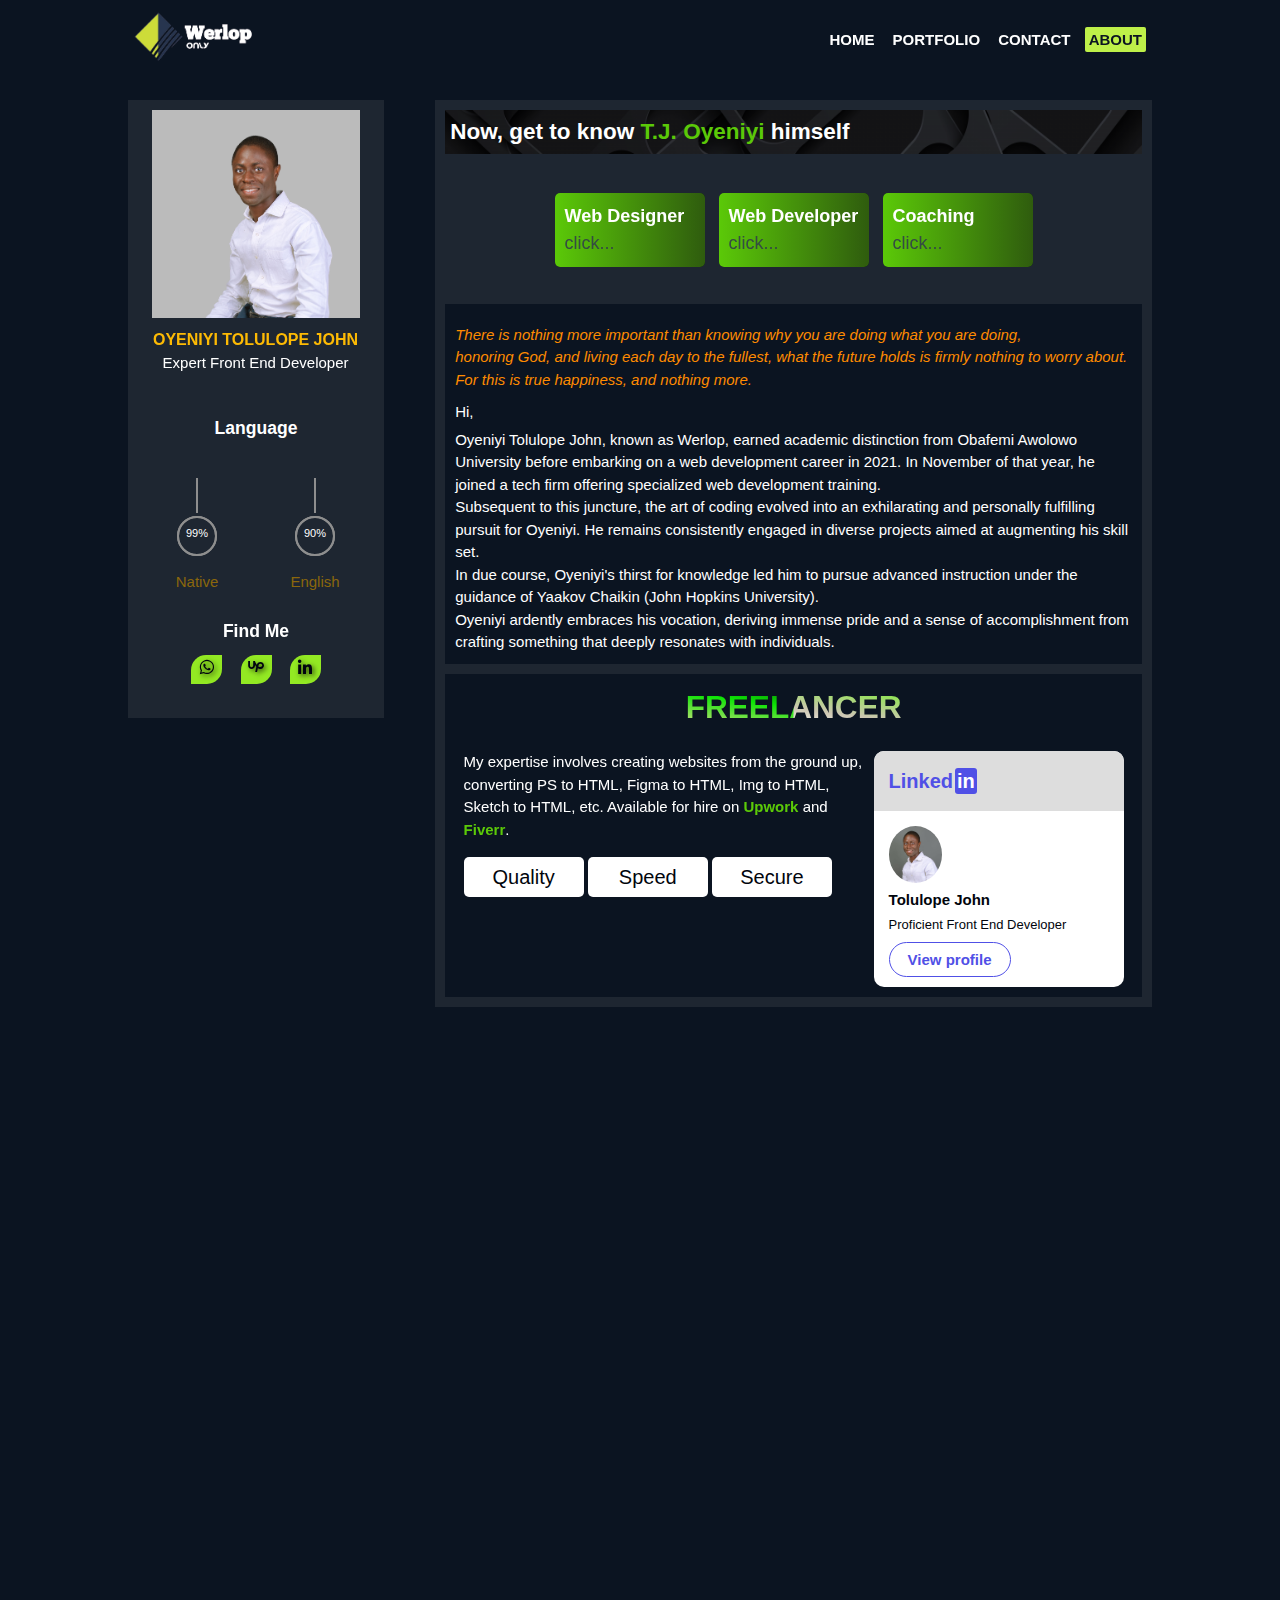
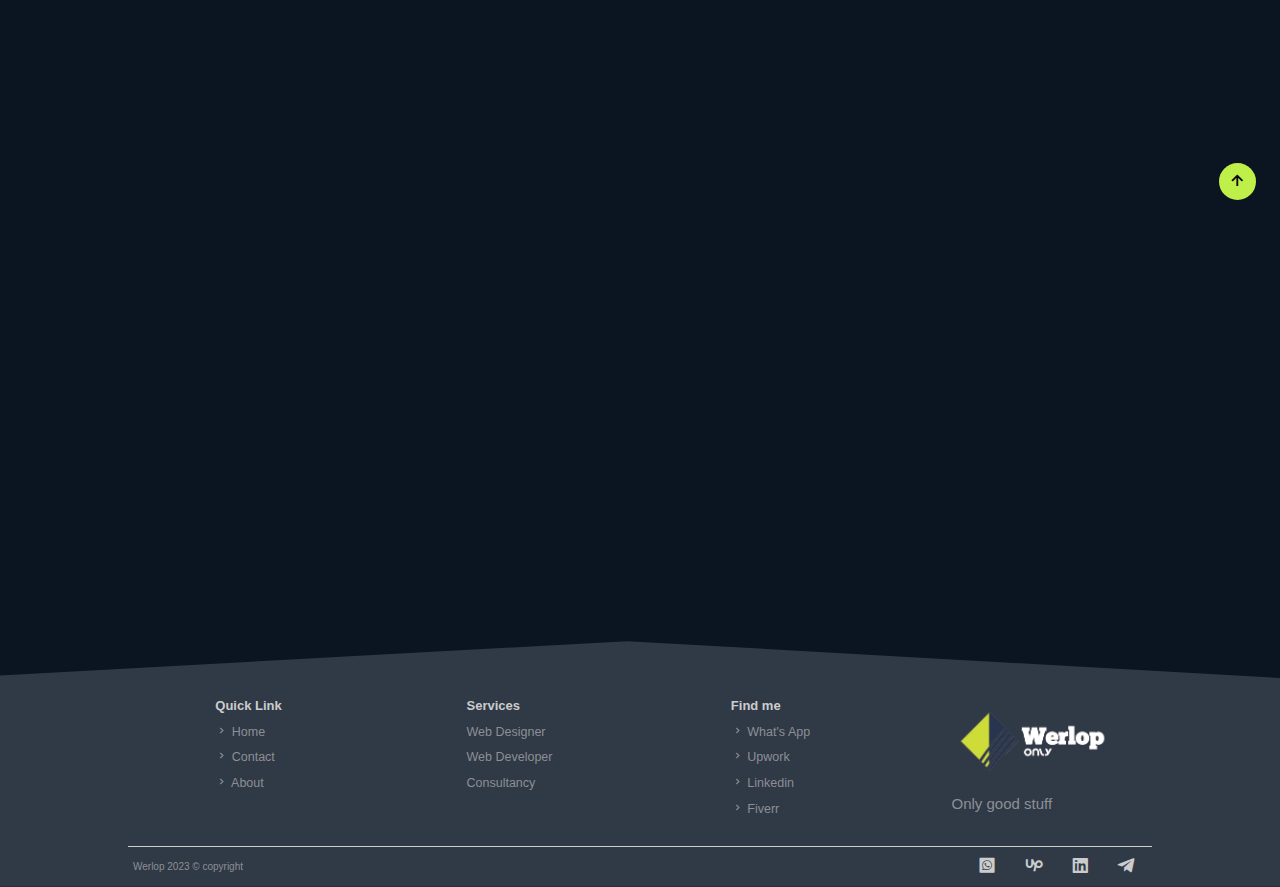
==== about.html @ 73e1524e "Update about.html" ====
<!DOCTYPE html>
<html lang="en">
<head>
    <meta charset="UTF-8">
    <meta http-equiv="X-UA-Compatible" content="IE=edge">
    <meta name="viewport" content="width=device-width, initial-scale=1.0">
    <meta name="description" content=" Oyeniyi Tolulope is an expert front-end developer">
    <meta name="keywords" content="Tolulope John, Oyeniyi Tolulope, Oyeniyi Tolulope John, Fiverr, Upwork, LinkedIn.">
     <meta author="Oyeniyi Tolulpe John">
    <title>Oyeniyi Tolulope John</title>

    <link rel="stylesheet" href="css/homesecond.css">
    <link rel="icon" type="image/x-icon" href="favicon.ico">

    <!-- unicon -->
  <link rel="stylesheet" href="https://unicons.iconscout.com/release/v4.0.0/css/line.css">
  <!-- box icon -->
<link href='https://unpkg.com/boxicons@2.1.2/css/boxicons.min.css' rel='stylesheet'>
<!-- aos -->
<link href="https://unpkg.com/aos@2.3.1/dist/aos.css" rel="stylesheet">

<!-- google font -->
<link href="https://fonts.googleapis.com/css2?family=Oxygen+Mono&family=Poppins:ital,wght@0,300;0,400;0,600;1,200&display=swap" rel="stylesheet">

</head>
<body>

    <!-- Scroll top -->
    <a href="#home" class="backto-top">
      <i class='bx bx-up-arrow-alt'></i>
  </a>


  <div id="home">
    
   
  </div>



  <header>
    <div class="container">
     
     <div class="header">
     <div class="headerlogo"> <a href="index.html"><img src="img/werlop1.png" alt="WERLOP"></a></div>

    <nav>
     <ul>
         <li><a href="index.html">Home</a></li>
         <li><a href="portfolio.html">portfolio</a></li>
         <li><a href="contact.html">Contact</a></li>
         <li class="current"><a href="#">About</a></li>
         <li>
          <span class="open-slide">
            <a href="#" onclick="openSlideMenu()">
              <i class='bx bx-menu'></i>
            </a>
          </span>
         </li>
     </ul>
    </nav>

    <span class="open-slide" onclick="openSlideMenu()">
      <i class='bx bx-menu'></i>
    </span>
 </div>
    </div>
 </header>

<div class="container">
    <div class="emty">

    </div>
</div>

        
    
       <!-- sidebar -->
      <section id="side-menu" class="side-nav">
        <span class="btn-close" onclick="closeSlideMenu()">&times;</span>

        <div class="sidemenu-logo">
          <a href="index.html"><img src="img/werloplogo.png" alt="Werlop"></a>
          <h4>Only Good Stuff</h4>
        </div>
    
       <div class="selectIon">
        <a href="index.html">home</a>
        <a href="portfolio.html">portfolio</a>
        <a href="contact.html">contact</a>
        <a href="about.html">about</a>
       </div>

       <div class="skillsidebar">
        <p>It is neither wealth nor splendor, but the very fact
           of knowing that Christ lives on the inside of you is what gives you happiness.
        </p>

        <div class="skillsidebarimg">
          <img src="img/tolu2.png" alt="T.J. Oyeniyi">
          <div>
            <span class="span">Tolulope John </span><br>
            <span>Expert Front-End Developer</span>
          </div>
        </div>
       </div>
      </section>





          <section>
        <div class="container">
         
          <div class="smallside">  <!--small side begin-->

            <div class="home-content"> <!--home-content begin-->

              <div class="flip-card" data-aos="zoom-in">
                <div class="flip-card-inner">
                  <div class="flip-card-front">
                    <img src="img/front.png" alt="Oyeniyi Tolulope John">
                  </div>
                  <div class="flip-card-back">
                    <h1>WERLOP ONLY</h1> 
                   <ul>
                    <li>At our core, we prioritize customers' wishes.</li>
                    <li>We are dedicated to delivering on our promises.</li>
                    <li>We value your importance to us.</li>
                    <li>Try us now.</li>
                   </ul>
        
                    <img src="img/werlop1.png" alt="WERLOP">
                  </div>
                </div>
              </div>
              
              <div class="home-text" data-aos="flip-down">
                  <h1>Oyeniyi Tolulope John</h1>
                  <p>
                      Expert front end developer
                  </p>
              </div>
          </div>  <!--home-content end-->

            <!-- <div class="imagearea">
              <img src="img/tolu2.png" alt="">
            </div> -->


            
            <div class="greatergreater-progressbar"><!-- progress begin -->
                
              <h3>Language</h3>

            <div class="greaterprogress"> 

              <div class="greatprogress">
                <div class="progress blue">
                  <span class="progress-left">
                      <span class="progress-bar"></span>
                  </span>
                  <span class="progress-right">
                      <span class="progress-bar"></span>
                  </span>
                  <div class="inner-circle"></div>
                  <div class="progress-value"><span>99</span>%</div>
              </div>
              <p>Native</p>
          </div>
          
              <div class="greatprogress">
                <div class="progress yellow">
                  <span class="progress-left">
                      <span class="progress-bar"></span>
                  </span>
                  <span class="progress-right">
                      <span class="progress-bar"></span>
                  </span>
                  <div class="inner-circle"></div>
                  <div class="progress-value"><span>90</span>%</div>
              </div>
              <p>English</p>
              </div>
            </div>
          </div><!-- progress end -->

            <div class="aboutsocial-media" data-aos="fade-left">
              <h3>Find Me</h3>
              <ul>
                <li><a href="https://wa.me/09058121139?text=Hey%20Tolulope%2C%20I'd%20like%20you%20to%20create%20a%20website%20for%20my..." target="_blank"><i class='bx bxl-whatsapp'></i></a></li>
                <li><a href="https://www.upwork.com/freelancers/~0137f3844d2170ea73" target="_blank"><i class='bx bxl-upwork'></i></a></li>
                <li><a href="https://ng.linkedin.com/in/tolulope-john-front-end-developer04a362284?trk=profile-badge" target="_blank"><i class='bx bxl-linkedin' ></i></a></li>
              </ul>
            </div>

          </div> <!--small side end-->

          
          <div class="bigside"> <!--big side begin-->

            <div class="introarea"> <!--intro area begin-->
              <div class="div">
                <h2>Now, get to know <span class="tj">T.J.</span> <span class="oyeniyi">Oyeniyi</span> himself</h2>
              </div>

            </div>  <!--intro area end-->

            <div class="servicesarea"> <!--servicesarea begin-->

             <div class="smallservicesbox"  data-aos="fade-up">
              <h4>Web Designer</h4>
              <a href="index.html">click...</a>
             </div>

             <div class="smallservicesbox"  data-aos="fade-up" data-aos-delay="100">
              <h4>Web Developer</h4>
              <a href="index.html">click...</a>
             </div>

             <div class="smallservicesbox" data-aos="fade-up" data-aos-delay="200">
              <h4>Coaching</h4>
              <a href="index.html">click...</a>
             </div>

            </div> <!--servicesarea end-->

            <div class="aboutmearea"> <!--about me begine-->

             <p class="hi"> <span class="span"><i> There is nothing more important than knowing 
                why you are doing what you are doing,</i> <br> <i>honoring God, and living 
                  each day to the fullest, what the future holds is firmly nothing to worry about. <br>
                  For this is true happiness, and nothing more.</i></span></p>


              <p class="hi">Hi,</p>
             
              <p>Oyeniyi Tolulope John, known as Werlop, earned academic distinction
                from Obafemi Awolowo University before embarking on a web development career in 2021.
                In November of that year, he joined a tech firm offering specialized web development training.
            </p>

               <p>Subsequent to this juncture, the art of coding evolved into an
                   exhilarating and personally fulfilling pursuit for Oyeniyi. 
                   He remains consistently engaged in diverse projects aimed at augmenting his skill set.
               </p>

               <p>In due course, Oyeniyi's thirst for knowledge led
                    him to pursue advanced instruction under the guidance of Yaakov Chaikin (John Hopkins University).</p>

                  <p>Oyeniyi ardently embraces his vocation, deriving immense pride and a sense of accomplishment
                      from crafting something that deeply resonates with individuals.</p>
  
          
            </div>  <!--about me begin end-->

             <!--freelance  -->
            <div class="freelancer-home">

              <div class="freelancer-effect">
                <h3>freelancer</h3>
            </div>
                <div class="freelancer-grid">
                 <div class="freelance-box" data-aos="fade-up">
                        <p class="freelance-intro"> 
                          My expertise involves creating websites from the ground up, converting PS 
                          to HTML, Figma to HTML, Img to HTML, Sketch to HTML, etc. Available for hire on
                           <a href="https://www.upwork.com/freelancers/~0137f3844d2170ea73">Upwork</a> and <a href="https://www.fiverr.com/s/8E3Qpr">Fiverr</a>.</p>
                           <p class="freelance top" data-tip="100% responsive">Quality</p>
                           <p class="freelance top" data-tip="Quick Loading">Speed</p>
                           <p class="freelance top" data-tip="Protect from hacking">Secure</p>
                      </div>

      
                  <div class="linkedin-card"  data-aos="fade-up" data-aos-delay="100">  <!-- linkedin card start -->
                    <div class="linkedin-logo">
                      <p>Linked<span class="sub-linden">in</span></p>
                    </div>

                    <div class="linkden-sub-card">
                      <div class="linkedin-image">
                        <img src="img/linlden-pix1.jpg" alt="Tolulope John">
                        <p>tolulope john</p>
                      </div>

                      <p class="linkden-text">proficient front end developer</p>
                      <p class="linkden-link"><a href="https://ng.linkedin.com/in/tolulope-john-front-end-developer04a362284?trk=profile-badge"  target="_blank">View profile</a></p>
                    </div>

                  </div> <!-- linkedin card end -->
                </div>

            </div>
          
        

          </div> <!--big side end-->


        
        </div>
      </section>

      




       <!-- skill section -->
           <section class="skill-section">
            <div class="container">



               <!-- pure code -->
               <div class="pure-code-home" data-aos="fade-up">

                  <div class="pure-code-effect">
                    <h3>Pure code</h3>
                </div>
                    <div class="pure-code-grid">
                      <div class="pure-code-box">
                        <p class="pure-code-intro">I create custom code solutions tailored 
                          to each project's unique needs, ensuring seamless operation and exceptional performance.
                           <span>My goal is to exceed client expectations with
                            every web solution.</span> </p>
                        <!-- <p class="freelance top" data-tip="100% assure" data-aos="zoom-in-right">Quality</p>
                        <p class="freelance top" data-tip="Quick Loading" data-aos="zoom-out">Speed</p>
                        <p class="freelance top" data-tip="Protect from hack" data-aos="zoom-in-left">Secure</p> -->
                      </div>
  
                      <div class="rtt-img">
                        <img id="Loading" src="img/rotate.png" alt="html css ">
                      </div>
  
                    </div>

              </div>


                       
                <!-- skill -->
  <div class="skills section" id="skills" data-aos="fade-up" data-aos-delay="100">

    <h2 data-heading="My Abilities" class="section_title">Skills</h2>
    <div class="skills_container container grid">
      <div class="skills_tabs">

        <div class="skills_header skills_active" data-target="#frontend">
          <i class="uil uil-brackets-curly skills_icon"></i>

          <div>
            <h1 class="skills_title">Frontend Developer</h1>
            <!-- <span class="skills_subtitle">more than 4 years</span> -->
          </div>

          <i class="uil uil-angle-down skills_arrow"></i>
        </div>

        <!-- <div class="skills_header " data-target="#design">
          <i class="uil uil-swatchbook skills_icon"></i>

          <div>
            <h1 class="skills_title">ui / ux design</h1>
            <span class="skills_subtitle">more than 5 years</span>
          </div>

          <i class="uil uil-angle-down skills_arrow"></i>
        </div> -->

        <!-- <div class="skills_header" data-target="#backend" data-aos="fade-left">
          <i class="uil uil-server-network skills_icon"></i>

          <div>
            <h1 class="skills_title">Backend Developer</h1>
            <span class="skills_subtitle">more than 2 years</span>
          </div>

          <i class="uil uil-angle-down skills_arrow"></i>
        </div>
      </div> -->

      <div class="skills_content">
        <div class="skills_group skills_active" data-content id="frontend">
          <div class="skills_list grid">
            <div class="skills_data">
              <div class="skills_titles">
                <h3 class="skills_name">HTML</h3>
                <span class="skills_number">99%</span>
              </div>

              <div class="skills_bar">
                <span class="skills_percentage" style="width: 99%;"></span>
              </div>
            </div>

            <div class="skills_data">
              <div class="skills_titles">
                <h3 class="skills_name">CSS</h3>
                <span class="skills_number">98%</span>
              </div>

              <div class="skills_bar">
                <span class="skills_percentage" style="width: 98%;"></span>
              </div>
            </div>

            <div class="skills_data">
              <div class="skills_titles">
                <h3 class="skills_name">JavaScript</h3>
                <span class="skills_number">95%</span>
              </div>

              <div class="skills_bar">
                <span class="skills_percentage " style="width: 95%;"></span>
              </div>
            </div>

            <div class="skills_data">
              <div class="skills_titles">
                <h3 class="skills_name">Bootstrap</h3>
                <span class="skills_number">90%</span>
              </div>

              <div class="skills_bar">
                <span class="skills_percentage" style="width: 90%;"></span>
              </div>
            </div>
          </div>
        </div>
           
        
        <div class="skills_group" data-content id="design">
          <div class="skills_list grid">
            <div class="skills_data">
              <div class="skills_titles">
                <h3 class="skills_name">Figma</h3>
                <span class="skills_number">90%</span>
              </div>

              <div class="skills_bar">
                <span class="skills_percentage" style="width: 90%;"></span>
              </div>
            </div>

            <div class="skills_data">
              <div class="skills_titles">
                <h3 class="skills_name">sketch</h3>
                <span class="skills_number">80%</span>
              </div>

              <div class="skills_bar">
                <span class="skills_percentage" style="width: 80%;"></span>
              </div>
            </div>

            <div class="skills_data">
              <div class="skills_titles">
                <h3 class="skills_name">photoshop</h3>
                <span class="skills_number">70%</span>
              </div>

              <div class="skills_bar">
                <span class="skills_percentage" style="width: 70%;"></span>
              </div>
            </div> 

          </div>
        </div>

        <div class="skills_group" data-content id="backend">
          <div class="skills_list grid">
            <div class="skills_data">
              <div class="skills_titles">
                <h3 class="skills_name">PHP</h3>
                <span class="skills_number">90%</span>
              </div>

              <div class="skills_bar">
                <span class="skills_percentage" style="width: 90%;"></span>
              </div>
            </div>

            <div class="skills_data">
              <div class="skills_titles">
                <h3 class="skills_name">Python</h3>
                <span class="skills_number">80%</span>
              </div>

              <div class="skills_bar">
                <span class="skills_percentage" style="width: 80%;"></span>
              </div>
            </div>

            <div class="skills_data">
              <div class="skills_titles">
                <h3 class="skills_name">MySQL</h3>
                <span class="skills_number">60%</span>
              </div>

              <div class="skills_bar">
                <span class="skills_percentage" style="width: 60%;"></span>
              </div>
            </div>

            <div class="skills_data">
              <div class="skills_titles">
                <h3 class="skills_name">Firebase</h3>
                <span class="skills_number">85%</span>
              </div>

              <div class="skills_bar">
                <span class="skills_percentage" style="width: 85%;"></span>
              </div>
            </div>
          </div>
        </div>
      </div>
    </div>
  </div>
</div>



            </div>
          </section>



         <!-- class -->
         <section>
          <div class="container">

            <div class="classhome" data-aos="fade-up">

              <div class="class-text">
                <div class="class-h4">
                  <h4>Tailored Curriculum <span class="underline"></span> </h4>
                </div>
                <h2>Effective <span>Web <br> Development Training</span> <br> for Diverse Audiences</h2>
      
                <p>I offer training courses in web design and programming languages such as CSS, JavaScript, HTML, and Bootstrap.
                  Training is available to individuals as well as private, corporate, and government entities.</p>
                  <p>As a personate web developer, I believe in the value of this business and am dedicated to providing quality training.</p>
              </div>
      
              <img src="img/class3.jpg" alt="training">
            </div>

          </div>
        </section>





            <!-- id card -->
          <div>
            <div class="container">
             <div class="idcard-border-anim">

              <div class="border-anim" data-aos="fade-up"></div>

              <div class="idcard-grid" data-aos="fade-up" data-aos-delay="100">
               <img src="img/emailsignature.png" alt="Tolulpe John">
               <div class="idcard-text">
                 <p>Oyeniyi Tolulope John</p>
                 <p class="second-p">Front end developer</p>
               </div>
              </div>

             </div>
            </div>
          </div>




    

           <!-- footer -->
  <footer>

    <div class="quicklink-footer">

    <div class="container">
      <div class="quicklink">
        
        <div>
          <!-- <h3>Quick Link</h3> -->
          <ol class="footerlinkover">
            <li class="quicklink-topic">Quick Link</li>
            <li><i class='bx bx-chevron-right'></i> <a href="index.html">Home</a></li>
            <li><i class='bx bx-chevron-right'></i> <a href="contact.html">Contact</a></li>
            <li><i class='bx bx-chevron-right'></i> <a href="about.html">About</a></li>
          </ol>
        </div>

        <div>
          <!-- <h3>Services</h3> -->
          <ol>
            <li class="quicklink-topic">Services</li>
            <li>Web Designer</li>
            <li>Web Developer</li>
            <li>Consultancy</li>
          </ol>
        </div>

        <div>
          <!-- <h3>Find me</h3> -->
          <ol class="footerlinkover">
            <li class="quicklink-topic">Find me</li>
            <li><i class='bx bx-chevron-right'></i> <a href="https://wa.me/09058121139?text=Hey%20Tolulope%2C%20I'd%20like%20you%20to%20create%20a%20website%20for%20my...">What's App</a></li>
            <li><i class='bx bx-chevron-right'></i> <a href="https://www.upwork.com/freelancers/~0137f3844d2170ea73">Upwork</a></li>
            <li><i class='bx bx-chevron-right'></i> <a href="https://ng.linkedin.com/in/tolulope-john-front-end-developer04a362284?trk=profile-badge" target="_blank">Linkedin</a></li>
            <li><i class='bx bx-chevron-right'></i> <a href="https://www.fiverr.com/s/8E3Qpr" target="_blank">Fiverr</a></li>
          </ol>
        </div>

        <div class="werlopfooter">
          <img src="img/werlop1.png" alt="Werlop">
          <p>Only good stuff</p>
        </div>

      </div>

      <div class="copyright">
        <p>Werlop 2023 &copy; copyright</p>
        <div>
          <ol>
            <li><a href="https://wa.me/2349058121139" target="_blank"><i class="bx bxl-whatsapp-square"></i></a></li>
            <li><a href="https://www.upwork.com/freelancers/~0137f3844d2170ea73" target="_blank"><i class='bx bxl-upwork'></i></a></li>
            <li><a href="https://ng.linkedin.com/in/tolulope-john-front-end-developer04a362284?trk=profile-badge"><i class="bx bxl-linkedin-square"></i></a></li>
            <li><a href="https://t.me/Werloponly123" target="_blank"><i class="bx bxl-telegram"></i></a></li>
          </ol>
        </div>
      </div>
  </div>


    </div>

  </div>

  </footer>






    


           <!-- mixitup js -->
   <script src="js/mixitup.min.js"></script>

   <script src="js/about.js"></script>

   <!-- aos -->
   <script src="https://unpkg.com/aos@2.3.1/dist/aos.js"></script>
   <script>
     AOS.init({
       duration: 2000,
       once: true,
     });
   </script>
</body>
</html>
---- css/homesecond.css ----
*{
  box-sizing: border-box;
  text-decoration: none;
  list-style: none;
  scroll-behavior: smooth;
  scroll-padding-top: 2rem;
  padding:0;
  margin:0;
}



/* Scroll top */
.backto-top{
  position: fixed;
  bottom: -100%; /* this suppose to be "2rem" */
  right: 1.5rem;
  z-index: 30;
}

.backto-top .bx{
  padding: 8px;
  font-size: 1.3rem;
  color: #02070f;
  background: #bef049;
  border-radius: 50%;
}


.backto-top .bx:hover{
  background: #fdba04;
  transition: 0.3s;
}

.scroll-active{/* The key word "scroll-active" is from Js and the dot behind it is from html */
  bottom: 2rem;
  transition: 0.3s;
}



body{
    font: 15px/1.5 Arial, Helvetica,sans-serif;
    /* background-color: rgba(27, 47, 69, 0.7); */
    background-color:#0b1421;
    /* background-color:  #1b2f45; */
  }

  
  /* Global */
  .container{
    max-width: 1100px;
    width:80%;
    margin:auto;
    overflow:hidden;
  }


header{
  background-color: transparent;
  top: 0; 
  position: fixed;
  width: 100%;
  z-index: 300;
}

.header-active{
  background-color: #02070f;
  border-bottom: 2px solid #313133;
  transition: 0.4s;
  -webkit-background-composite:  #02070f;
  /* -moz-backface-visibility: visible; */
}


.header{
  display: flex;
  align-items: center;
  justify-content: space-between;
}

header .headerlogo img{
  width: 130px;
  
}


nav li{
  display: inline;
  padding-left: 6px;
  text-transform: uppercase;
}

nav a{
  font-weight: bold;
  padding: 4px;
  color: #fff;
  border-radius: 2px;
  /* border-right: 1px solid #bef049; */
}
.current a{
  background-color: #bef049;
  color: #0b1421;
}

nav a:hover{
  background-color: #bef049;
  color: #0b1421;
}


 .open-slide{
  display: none;
  font-size: 30px;
  color: #fff;
}

.open-slide:hover{
  color: #93e923;
  cursor: pointer;
}

ion-icon{
  color: #fff;
  font-size: 25px;
} 



/* large devices */
@media screen and (max-width: 790px){
  header .headerlogo img{
   width: 110px;
  }

  header{
    height: 4rem;
  }
}


/* small devices */
@media screen and (max-width: 711px){
  header nav{
    display: none;
  }

  header .headerlogo img{
    width: 90px;
    
  }

  header{
    height: 3.2rem;
  }
  

  .open-slide{
    display: block;
    font-size: 30px;
  }
}


  




/* Side Menu */
  .side-nav{
    height: 100%;
    width: 0;
    position: fixed;
    z-index: 400;
    top: 0;
    right: 0;
    background-color: #02070f;
    overflow-x: hidden;
    padding-top: 60px;
    transition: 0.5s;
}

.sidemenu-logo{
  display: flex;
  flex-direction: column;
  gap: 6px;
  text-align: center;
  color: #fdba04;
  font-weight: bold;
  width: 150px;
  margin: auto;
}

.sidemenu-logo h4{
  font-weight: lighter;
}

.sidemenu-logo img{
  width: 58px;
  margin: auto;
}

.selectIon{
  margin-top: 1rem;
}

.side-nav .selectIon a{
    padding: 10px 10px 10px 30px;
    text-decoration: none;
    font-size: 18px;
    color: #ccc;
    display: block;
    transition: 0.3s;
    border-bottom: 1px solid #030811;
    background-color: #101b2b;
    text-transform: capitalize;
    transition: .4s;
}

.side-nav .selectIon a:hover{
    color: #020b18;
    background-color: #93e923;
    padding-left: 40px;
}

.side-nav .btn-close{
    position: absolute;
    top: 0;
    right: 22px;
    font-size: 36px;
    margin-left: 50px;
    color: #fff;
    text-decoration: none;
    cursor: pointer;
}

.side-nav .btn-close:hover{
  color: #93e923;
 
}

.skillsidebar{
  color: #fff;
  display: flex;
  flex-direction: column;
  width: 230px;
  margin: auto;
  gap: 30px;
}
.skillsidebar p{
  font-size: small;
  margin-top: 60px;
}

.skillsidebarimg img{
  width: 44px;
  background-color: #ff8b00;
  border-radius: 50%;
}

.skillsidebarimg{
  display: inline-flex;
  gap: 10px;
  justify-content: center;
  align-items: center;
  font-size: smaller;
  border-right: 2px solid #fdba04;
  color: #fff;
  border-radius: 25px;
}








/* footer */
footer{
    background-color: #0b1421;
    margin-top: 100px;
    overflow: hidden;
  }
  
  .quicklink-footer{
    background-color:  #303a47;
    clip-path: polygon(49% 0, 49% 0, 100% 15%, 100% 70%, 100% 100%, 30% 100%, 0 100%, 0 14%);
  }
  .werlopfooter img{
    width: 160px;
  }
  
  .quicklink{
    display: grid;
    grid-column-gap: 20px;
    grid-row-gap: 10px;
    grid-template-columns: repeat(4, 1fr);
   justify-content: center;
   justify-items: center;
   margin-top: 55px;
   color: rgba(207, 201, 201, 0.6);
  }
  
  .quicklink a{
    color: rgba(207, 201, 201, 0.6);
  }
  
  .quicklink li{
    margin-bottom: 7px;
  }
  
  .quicklink ol{
    font-size: smaller;
  }
  
  /* .quicklink h3{
    color: #ccc;
    margin-bottom: 10px;
    font-size: small;
    text-align: center;
  } */

  .quicklink-topic{
    color: #ccc;
    margin-bottom: 10px;
    font-size: small;
    font-weight: bold;
  }
  
  
  .footerlinkover a:hover{
    color: #fdba04;
  }
  
  .copyright{
    color: rgba(207, 201, 201, 0.6);
    padding: 5px;
    border-top: 1px solid #ccc;
    margin-top: 20px;
    display: flex;
    justify-content: space-between;
    align-items: center;
  }
  
  .copyright a{
    color: #ccc;
  }
  
  .copyright p{
    font-size: x-small;
  }
  
  .copyright li{
    display: inline;
    margin: 6px;
    font-size: 20px;
    padding: 5px;
    border-radius: 50%;
  }
  
  .copyright a:hover{
    color: #ff8b00;
  }
  
  
  
  
  @media screen and (max-width: 812px){
    .werlopfooter img{
      width: 110px;
    }
  }
  
  @media screen and (max-width: 615px){
    .quicklink{
      display: grid;
      grid-template-columns: repeat(3, 1fr);
    }

    .werlopfooter img{
      width: 90px;
    }
  
    .werlopfooter{
      text-align: center;
      font-size: small;
    }
  }
  
  
  @media screen and (max-width: 489px){
    .quicklink{
      display: grid;
      grid-template-columns: repeat(2, 1fr);
    }
  
    .copyright{
      flex-direction: column;
      gap: 7px;
    }
  }




  
  
 /* about page */
  
   .emty{
    margin-top: 100px;
  }
  
  .greatergreater-progressbar{
    margin-top: 40px;
  }
  .greatergreater-progressbar h3{
    text-align: center;
  }
  
  .progress{
    width: 70px;
    height: 70px;
    line-height: 100px;
    background: none;
    box-shadow: none;
    position: relative;
    overflow: visible;
  }
  
  .progress > span{
    width: 50%;
    height: 100%;
    overflow: hidden;
    position: absolute;
    top: 0;
    z-index: 1;
  }
  .progress .progress-left{ left: 0; }
  .progress .progress-bar{
    width: 100%;
    height: 100%;
    background: none;
    border-width: 2px; /* 5px */
    border-style: solid;
    position: absolute;
    top: 0;
  }
  .progress .progress-left .progress-bar{
    left: 100%;
    border-top-right-radius: 80px;
    border-bottom-right-radius: 80px;
    border-left: 0;
    -webkit-transform-origin: center left;
    transform-origin: center left;
  }
  .progress .progress-right{ right: 0; }
  .progress .progress-right .progress-bar{
    left: -100%;
    border-top-left-radius: 80px;
    border-bottom-left-radius: 80px;
    border-right: 0;
    -webkit-transform-origin: center right;
    transform-origin: center right;
    animation: loading-1 1.8s linear forwards;
  }
  .progress .inner-circle,
  .progress .progress-value{
    width: 40px;
    height: 40px;
    border-radius: 50%;
    border: 2px solid #8e8e8e; /* 5px */
    /* font-size: 18px; */
    font-size: 11px;
    /* font-weight: bold; */
    /* line-height: 50px; */
    line-height: 30px;
    text-align: center;
    margin: auto;
    position: absolute;
    top: 0;
    left: 0;
    bottom: 0;
    right: 0;
    z-index: 1;
  }
  .progress .inner-circle:after{
    content: "";
    width: 2px;
    height: 35px; /* height: 60px */
    background: #8e8e8e;
    margin: 0 auto;
    position: absolute;
    top: -40px;  /*top: -60px;*/
    left: 0;
    right: 0;
    z-index: 2;
    transition: all 10s linear 0s;
  }
  .progress.blue .progress-bar{ border-color: #fdba04; }
  .progress.blue .progress-value{ color: #fff; }
  .progress.blue .progress-left .progress-bar{ animation: loading-2 1.5s linear forwards 1.8s; }
  .progress.blue .inner-circle{ animation: loading-6 3.8s ease forwards; }
  .progress.yellow .progress-bar{ border-color:  #fdba04 }
  .progress.yellow .progress-value{ color: #fff; }
  .progress.yellow .progress-left .progress-bar{ animation: loading-3 1s linear forwards 1.8s; }
  .progress.yellow .inner-circle{ animation: loading-7 3.8s ease forwards; }
  .progress.green .progress-left .progress-bar{ animation: loading-5 1.2s linear forwards 1.8s; }
  .progress.green .inner-circle{ animation: loading-9 3.8s ease forwards; }
  @keyframes loading-1{
    0%{
        -webkit-transform: rotate(0deg);
        transform: rotate(0deg);
    }
    100%{
        -webkit-transform: rotate(180deg);
        transform: rotate(180deg);
    }
  }
  @keyframes loading-2{
    0%{
        -webkit-transform: rotate(0deg);
        transform: rotate(0deg);
    }
    100%{
        -webkit-transform: rotate(169deg);  /*144 green body*/
        transform: rotate(169deg);   /*144 green body*/
    }
  }
  @keyframes loading-3{
    0%{
        -webkit-transform: rotate(0deg);
        transform: rotate(0deg);
    }
    100%{
        -webkit-transform: rotate(150deg);  /*90 yellow body*/
        transform: rotate(150deg); /*90 yellow body*/
    }
  }
  @keyframes loading-4{
    0%{
        -webkit-transform: rotate(0deg);
        transform: rotate(0deg);
    }
    100%{
        -webkit-transform: rotate(36deg);
        transform: rotate(36deg);
    }
  }
  
  @keyframes loading-6{
    0%{
        -webkit-transform: rotate(0deg);
        transform: rotate(0deg);
    }
    50%{
        -webkit-transform: rotate(180deg);
        transform: rotate(180deg);
    }
    100%{
        -webkit-transform: rotate(349deg); /*344 for green hand*/
        transform: rotate(349deg);   /*344 for green hand*/
    }
  }
  @keyframes loading-7{
    0%{
        -webkit-transform: rotate(0deg);
        transform: rotate(0deg);
    }
    50%{
        -webkit-transform: rotate(180deg);
        transform: rotate(180deg);
    }
    100%{
        -webkit-transform: rotate(330deg); /*270 for yellow hand*/
        transform: rotate(330deg);   /*270 for yellow hand*/
    }
  }
  @keyframes loading-8{
    0%{
        -webkit-transform: rotate(0deg);
        transform: rotate(0deg);
    }
    50%{
        -webkit-transform: rotate(180deg);
        transform: rotate(180deg);
    }
    100%{
        -webkit-transform: rotate(216deg);
        transform: rotate(216deg);
    }
  }
  @keyframes loading-9{
    0%{
        -webkit-transform: rotate(0deg);
        transform: rotate(0deg);
    }
    50%{
        -webkit-transform: rotate(180deg);
        transform: rotate(180deg);
    }
    100%{
        -webkit-transform: rotate(306deg);
        transform: rotate(306deg);
    }
  }
  @media only screen and (max-width: 990px){
    .progress{ margin-bottom: 20px; }
  }
  
  
  
  /* find me */
  .aboutsocial-media a{
    color: #01050f;
    font-size: 19px;
  }
  
  .aboutsocial-media{
    margin-top: 25px;
    margin-bottom: 25px;
    display: flex;
    flex-direction: column;
    justify-content: center;
    align-items: center;
  }
  
  .aboutsocial-media h3{
    margin-bottom: 10px;
  }
  
  .aboutsocial-media li{
    display: inline;
    margin: 7px;
    padding: 6px;
    background-color: #93e923;
    border: none;
    text-shadow: 2px 2px 5px rgba(0, 0, 0, 0.7);
    border-radius: 15px 0;
    
  }
  
  .aboutsocial-media li:hover{
    color: #01050f;
    background-color: #fdba04;
  }
  
  @media screen and (max-width: 924px){
    .aboutsocial-media{
      background-color: #2C3137;
      padding: 10px;
      clip-path: polygon(49% 20%, 100% 0, 100% 100%, 70% 100%, 30% 100%, 0 100%, 0 0);
    }
  
    .aboutsocial-media h3{
      margin-top: 2rem;
    }
  }
  
  
  
  /* large devices */
  
  @media screen and (max-width: 1072px){
    .progress{
      width: 65px;
      height: 65px;
    }
  
  .progress .progress-bar{
    border-width: 2px;
  }
    .progress .inner-circle,
  .progress .progress-value{
    width: 35px;
    height: 35px;
    font-size: 11px;
    border: 1px solid #8e8e8e;
  }
  .progress .inner-circle:after{
    height: 30px;
    width: 1px;
    top: -30px;  /*top: -60px;*/
  }
  }
  
  
  /* small devices */
  @media screen and (max-width: 924px){
    .progress{
      width: 80px;
      height: 80px;
    }
  
    .progress .progress-left{ left: 0; }
  .progress .progress-bar{
    border-width: 2px;
  }
    .progress .inner-circle,
  .progress .progress-value{
    width: 40px;
    height: 40px;
    font-size: 11px;
    border: 2px solid #8e8e8e;
  }
  .progress .inner-circle:after{
    height: 40px;
    width: 2px;
    top: -40px;  /*top: -60px;*/
  }
  }
  
  
  /* smaller devices */
  @media screen and (max-width: 472px){
  
    /* .greaterprogress{
      margin-bottom: 2rem;
    } */
  
    .progress{
      width: 65px;
      height: 65px;
    }
  
  .progress .progress-bar{
    border-width: 2px;
  }
    .progress .inner-circle,
  .progress .progress-value{
    width: 35px;
    height: 35px;
    font-size: 11px;
    border: 1px solid #8e8e8e;
  }
  .progress .inner-circle:after{
    height: 30px;
    width: 1px;
    top: -30px;  
  }
  }
  
  
  
  
  
  
  
  /* small side */
  
  .smallside{
    color: #fff;
    background-color:  #1e2631;
    padding: 10px;
    width: 25%;
    float: left;
  }
  
  .flip-card {
    background-color: transparent;
    width: 250px;
    height: 250px;
    perspective: 1000px;
    overflow: hidden;
  }
  
  .flip-card-inner {
    position: relative;
    width: 100%;
    height: 100%;
    text-align: center;
    transition: transform 0.6s;
    transform-style: preserve-3d;
    box-shadow: 0 4px 8px 0 rgba(0,0,0,0.2);
  }
  
  .flip-card-front img{
    width: 100%;
  }
  
  .flip-card-back img{
    width: 150px;
    margin-left: 8px;
  }
  
  .flip-card:hover .flip-card-inner {
    transform: rotateY(180deg);
  }
  
  .flip-card-front, .flip-card-back {
    position: absolute;
    width: 100%;
    height: 100%;
    -webkit-backface-visibility: hidden;
    backface-visibility: hidden;
    padding: 5px;
  }
  
  .flip-card-front {
    background-color: #bbb;
    color: black;
  }
  
  
  .flip-card-back {
    background-color:  #020b18;
    font-size: small;
    color: white;
    transform: rotateY(180deg);
  }
  
  
  
  /* extral larg device */
  @media only screen and (max-width: 1280px){
    .flip-card {
      width: 208px;
      height: 208px;
    }
  
    /* .flip-card-front img{
      width: 203px;
      height: 203px;
    } */
  
    .flip-card-back img{
      width: 90px;
    }
  
    .flip-card-back li{
      font-size: small;
    }
  }
  
  
  
  
  /* large devices */
  @media only screen and (max-width: 1072px){
    .flip-card {
      width: 180px;
      height: 180px;
    }
  
    /* .flip-card-front img{
      width: 175px;
      height: 175px;
    } */
  
    .flip-card-back h1{
      font-size: smaller;
    }
  
    .flip-card-back li{
      font-size: 12px;
    }
  
    .flip-card-back img{
      width: 60px;
    }
  }
  
  
  
  
  .home-content{
    max-width: 531px;
    width: 100%;
    margin: auto;
    display: flex;
    flex-direction: column;
    align-items: center;
    justify-content: center;
  } 
  
  .home-text{
    display: flex;
     flex-direction: column;
     align-items: center;
     justify-content: center;
     text-align: center;
     text-transform: capitalize;
  }
  
  .home-text h1{
    font-size: medium;
    margin-top: 10px;
    color: #fdba04;
    text-transform: uppercase;
  }
  
  
  
  /* progress bar */
  
  .greaterprogress{
    display: grid;
    grid-template-columns: repeat(2, 1fr);
    margin-top: 60px;
  }
  
  .greatprogress{
    display: flex;
    flex-direction: column;
    justify-content: center;
    align-items: center;
  }
  
  .greatprogress p{
    color: #8b670c;
  }
  
  
  
  
  /* big side */
  .bigside{
    width: 70%;
    float: right;
    background-color: #1e2631;
    color: #fff;
    padding: 10px;
  }
  
  .introarea{
    background:#02070f url("../img/aboutpage.png") no-repeat;
    background-position: center;
    background-size: cover;
    /* background-size: 300% 300%;
    background: linear-gradient(45deg,#bef049,#1e2631,#fdba04,#638549);
    animation: color 12s ease-in-out infinite; */
    padding: 5px;
  }

    /* @keyframes color{
      0%{
        background-position: 0 50%;
      }

      50%{
        background-position: 100% 50%;
      }

      100%{
        background-position: 0 50%;
      }
    } */
    
  
  .introarea .tj{
    color: #5bc908;
  }
  
  .introarea .oyeniyi{
    color: #5bc908;
  }
  
  
  
  /* services */
  
  .servicesarea div{
    background-color: #020b18;
    padding: 10px;
    width: 150px;
    border-radius: 5px;
    margin: 7px;
  }
  
  .smallservicesbox a{
    color: #354b43;
  }
  
  .smallservicesbox a:hover{
    color: #fff;
  }
  
  .servicesarea{
    display: flex;
    flex-wrap: wrap;
    align-items: center;
   justify-content: center;
   margin-top: 2rem;
  }
  
  .smallservicesbox{
    font-family: 'Ubuntu', sans-serif;
    font-size: 18px;
    border: none;
    border-radius: 0;
    overflow: hidden;
    position: relative;
    z-index: 1;
    transition: all 0.3s cubic-bezier(0.42, 0, 0.58, 1);
  }
  .smallservicesbox:focus,
  .smallservicesbox:hover{
    color: #2c3e50;
  }
  .smallservicesbox:before,
  .smallservicesbox:after{
    content: "";
    background: linear-gradient(to right,#5bc908,#2f5c0e);
    width: 100%;
    height: 50%;
    border-radius: 0;
    position: absolute;
    top: 0;
    left: 0;
    z-index: -1;
    transition: all 0.3s cubic-bezier(0.42, 0, 0.58, 1);
  }
  .smallservicesbox:after{ top: 50%; }
  .smallservicesbox:hover:before{ top: -50%; }
  .smallservicesbox:hover:after{ top: 100%; }
  
  
  /* large devices */
  @media only screen and (max-width: 1072px){
    .servicesarea div{
      font-size: 14px;
      padding: 8px;
      width: 130px;
      border-radius: 4px;
      /* margin: 7px; */
    }
  }
  
  @media only screen and (max-width: 767px){
    .btn{ margin-bottom: 30px; }
  }
  
  
  /* smaller devices */
  @media screen and (max-width: 410px){
    .servicesarea div{
      font-size: 14px;
      padding: 5px;
      width: 120px;
    }
  }
  
  
  
  
  /* about me */
  .aboutmearea{
    margin-top: 30px;
    background-color: #0b1421;
    padding: 10px;
  }

  .aboutmearea .span{
    color: #ff8b00;
  }
  
  .aboutmearea .hi{
    margin-top: 10px;
    margin-bottom: 5px;
  }

  
  
  /* freeelance */
  .freelancer-home{
    background-color: #0b1421;
    padding: 10px;
    margin-top: 10px;
  }
  
  .freelancer-effect{
    color: #fff;
    background: linear-gradient(to right top, #fffffe, #ccc6b1, #98e05e, #0de405, #066403);
    background-size: 50% auto;
    /* font-family: 'Concert One', cursive; */
    font-size: 27px;
    font-weight: 700;
    text-align: center;
    margin-bottom: 20px;
    text-transform: uppercase;
    -webkit-background-clip: text;
    -moz-background-clip: text;
    background-clip: text;
    -webkit-text-fill-color: transparent;
    -moz-text-fill-color: transparent;
    animation: gradientAnim 1s ease  alternate infinite;
  }
  
  @keyframes gradientAnim{
    to { background-position: 180% top; }   
  }

  @media only screen and (max-width: 990px){
    .freelancer-effect{ font-size: 18px; 
    }
  }



  .freelancer-grid{
    display: grid;
    grid-template-columns: 400px 250px;
    gap: 10px;
    justify-content: center;
  }

  .freelance-intro{
    margin-bottom: 16px;
  }

.freelance-intro a{
    color: #5bc908;
    font-weight: bold;
  }

  .freelance-intro a:hover{
    color: #fdba04;
  }

  .freelance{
    font-family: 'Ubuntu', sans-serif;
    background-color: #fff;
    color: #01050c;
    font-size: 20px;
    padding: 5px;
    width: 120px;
    text-align: center;
    cursor: pointer;
    display: inline-block;
    position: relative;
    border-radius: 5px;
}

.freelance:hover{
  background-color: #93e923;
}

.freelance:before,
.freelance:after{
    content: '';
    background: linear-gradient(to right bottom,transparent 50%,#93e923 51%);
    height: 20px;
    width: 20px;
    opacity: 0;
    z-index: -100;
    transition: all .65s cubic-bezier(.84,-0.18,.31,1.26), opacity .65s .5s;
}
.freelance:after{
    content: attr(data-tip);
    color: #01050f;
    background: #93e923;
    font-size: 14px;
    font-weight: 500;
    height: auto;
    width: 160px;
    padding: 7px 10px;
    border-radius: 10px;
    transition: all .65s cubic-bezier(.84,-0.18,.31,1.26) .2s;
}
.freelance:hover:before,
.freelance:hover:after{
    opacity: 1;
    z-index: 100;
    transition: all .65s cubic-bezier(.84,-0.18,.31,1.26) .2s;
}
.freelance:hover:after{ transition: all .65s cubic-bezier(.84,-0.18,.31,1.26); }
.freelance.top:before,
.freelance.top:after{
    transform: translateX(-50%) translateY(-60%) rotate(45deg) scale(0.6);
    position: absolute;
    left: 50%;
    bottom: 100%;
}
.freelance.top:after{ transform: translateX(-50%) translateY(20%) rotate(0) scale(0.6); }
.freelance.top:hover:before{ transform: translateX(-50%) translateY(-35%) rotate(45deg) scale(1); }
.freelance.top:hover:after{ transform: translateX(-50%) translateY(-20%) rotate(0) scale(1); }
.freelance.right:before,
.freelance.right:after{
    transform: translateX(80%) translateY(50%) rotate(135deg) scale(1);
    position: absolute;
    left: 100%;
    bottom: 50%;
}
.freelance.right:after{ transform: translateX(-30%) translateY(50%) rotate(0) scale(0.6); }
.freelance.right:hover:before{ transform: translateX(40%) translateY(50%) rotate(135deg) scale(1); }
.freelance.right:hover:after{ transform: translateX(7%) translateY(50%) rotate(0) scale(1); }





/* linkedin profile card */
.linkedin-card{
  width: 250px;
  background-color: #fff;
  color: #01050c;
  border-radius: 10px;
  overflow: hidden;
}

.linkedin-logo{
  padding: 15px;
  background-color: #ddd;
  font-weight: bold;
  font-size: 20px;
  color: rgb(80, 80, 230);
}


.sub-linden{
  color: #fff;
  background-color: rgb(80, 80, 230);
  padding: 2px;
  border-radius: 3px;
  margin-left: 2px;
}

.linkden-sub-card{
  padding: 15px;
}

.linkedin-image {
  margin-bottom: 3px;
}

.linkedin-image img{
  width: 53px;
  border-radius: 50%;
}

.linkedin-image p{
  font-weight: bold;
  text-transform: capitalize;
}

.linkden-text{
  text-transform: capitalize;
  font-size: small;
  margin-bottom: 15px;
}

.linkedin-card a{
  color:  rgb(80, 80, 230);
  border: 1px solid rgb(80, 80, 230);
  padding:  8px 18px;
  font-weight: bold;
  border-radius: 30px;
}

.linkedin-card a:hover{
  border: 2px solid rgb(80, 80, 230);
  background-color:  rgb(204, 204, 224);
}







/* large device */
@media screen and (max-width: 1429px){
  .freelance:after{
    width: 100px;
  }
}

/* small large device */
@media screen and (max-width: 1242px){
  .freelancer-grid{
    grid-template-columns: 350px 250px;
  }

  .freelance{
    font-size: 16px;
    padding: 5px;
    width: 90px;
    border-radius: 5px;
    margin: 5px;
}
}


@media screen and (max-width: 1156px){
  .freelancer-grid{
    grid-template-columns: 320px 250px;
  }

  .freelance-intro{
    margin-bottom: 8px;
  }
}



@media screen and (max-width: 1104px){
  .freelancer-grid{
    grid-template-columns: 290px 250px;
  }

  .freelance-intro{
    margin-bottom: 5px;
  }

  .freelance{
    font-size: 14px;
    padding: 4px;
    width: 80px;
    margin: 5px;
}
}


@media screen and (max-width: 1060px){
  .freelancer-grid{
    grid-template-columns: 260px 230px;
  }

  .freelance{
    font-size: 12px;
    padding: 4px;
    width: 60px;
    margin: 5px;
}

.linkedin-logo{
  padding: 12px;
  font-size: 18px;
}

.linkden-sub-card{
  padding: 12px;
}

.linkedin-card{
  width: 230px;
  height: 223px;
}

.linkden-text{
  margin-bottom: 13px;
}
}




@media screen and (max-width: 966px){
  .freelancer-grid{
    grid-template-columns: 220px 230px;
  }
}



@media screen and (max-width: 924px){
  .freelancer-grid{
    grid-template-columns: 400px 230px;
  }


  .freelance{
    font-size: 17px;
    padding: 5px;
    width: 90px;
}

}



@media screen and (max-width: 849px){
  .freelancer-grid{
    grid-template-columns: 310px 230px;
  }


  .freelance{
    font-size: 17px;
    padding: 5px;
    width: 90px;
}

}


@media screen and (max-width: 735px){
  .freelancer-grid{
    display: block;
  }

  .freelance-box{
    text-align: center;
  }

.linkedin-card{
  margin: auto;
  margin-top: 25px;
  margin-bottom: 20px;
}

.linkedin-logo{
  padding: 15px;
  font-size: 20px;
}

.linkden-sub-card{
  padding: 15px;
}

.linkedin-card{
  width: 250px;
  height: 230px;
}

.linkden-text{
  margin-bottom: 13px;
}

.linkden-link {
  margin-bottom: 13px;
}

}



@media screen and (max-width: 436px){
 .freelance{
    font-size: 14px;
    padding: 4px;
    width: 80px;
    margin: 5px;
}
}


@media screen and (max-width: 399px){
  .freelance{
    font-size: 12px;
    padding: 4px;
    width: 60px;
    margin: 5px;
}
}


@media screen and (max-width: 365px){
  .linkedin-logo{
    padding: 12px;
    font-size: 18px;
  }
  
  .linkden-sub-card{
    padding: 12px;
  }
  
  .linkedin-card{
    width: 230px;
    height: 223px;
  }
  
  .linkden-text{
    margin-bottom: 13px;
  }
}


@media screen and (max-width: 337px){
  .linkedin-logo{
    padding: 10px;
    font-size: 15px;
  }
  
  .linkden-sub-card{
    padding: 10px;
  }
  
  .linkedin-card{
    width: 210px;
    height: 210px;
  }
  
  .linkden-text{
    margin-bottom: 13px;
  }

  .linkedin-card a{
    padding:  8px 14px;
    font-weight: lighter;
  }
}


@media screen and (max-width: 311px){
  
  .linkden-sub-card{
    padding: 10px;
  }
  
  .linkedin-card{
    width: 190px;
    height: 220px;
  }

  .linkedin-image img{
    width: 45px;
  }

  .linkden-sub-card p{
    font-size: small;
  }
  
  .linkden-text{
    margin-bottom: 13px;
  }

  .linkedin-card a{
    padding:  5px 10px;
    font-weight: lighter;
  }
}


@media screen and (max-width: 311px){
  .linkedin-card{
   width: 100%;
  }
}



  
  
  
  
  
  /* skill section */
  .skill-section{
    color: #fff;
    margin-top: 2rem;
  }


  /* pure code */
  
  .pure-code-home{
    background-color: #38393a;
    padding: 10px;
    width: 25%;
    height: 29rem;
    float: left;
  }

  .pure-code-effect{
    font-size: 27px;
    font-weight: 700;
    text-align: center;
    margin-bottom: 20px;
  }

  .pure-code-intro{
    margin-bottom: 16px;
  }

  .pure-code-intro span{
    color: darkorange;
  }

  .pure-code-grid .rtt-img{
    position: relative;
    margin-top: 5rem;
  }
  
  .pure-code-grid img{
    width: 160px;
    transform: translate(-50%,-50%);
    animation: myfirst 1.5s infinite linear;
    position: absolute;
    right: 0;
    top: 50px;
  }

  @keyframes myfirst{
    0%{
      transform: translate(-40%,-40%) rotate(0deg);
    }

    100%{
      transform: translate(-40%,-40%) rotate(360deg);
    }
  }





@media screen and (max-width: 1330px){
  .pure-code-effect{
    font-size: 27px;
    margin-bottom: 10px;
  }

  .pure-code-grid .rtt-img{
    width: 170px;
    margin-top: 4rem;
  }

  .pure-code-grid img{
    width: 100%;
    right: 50%;
    left: 50%;
  }
}




@media screen and (max-width: 1160px){
  .pure-code-home{
    height: 30rem;
  }
}

@media screen and (max-width: 1093px){
  .pure-code-grid img{
    width: 150px;
  }

  .pure-code-grid img{
    right: 45%;
    left: 45%;
    top: 42px;
  }
}

@media screen and (max-width: 981px){
  .pure-code-grid img{
    right: 40%;
    left: 40%;
    top: 42px;
  }
}


@media screen and (max-width: 943px){
  .pure-code-home{
    height: 31rem;
  }
}


@media screen and (max-width: 924px){
  .pure-code-home{
    float: none;
    width: 100%;
    height: 15rem;
    margin-bottom: 2rem;
    clip-path: polygon(30% 0%, 70% 0%, 100% 0, 100% 70%, 59% 89%, 42% 90%, 0 99%, 0 0);
  }

  .pure-code-grid{
    display: flex;
    flex-direction: row-reverse;
    gap: 18rem;
  }

  .pure-code-grid .rtt-img{
    width: 170px;
    margin-top: 3rem;
  }

  .pure-code-grid img{
    right: 0;
    left: 70px;
    top: 0;
  }
}


@media screen and (max-width: 864px){
  .pure-code-grid{
    gap: 14rem;
  }
}

@media screen and (max-width: 790px){
  .pure-code-grid{
    gap: 10rem;
  }
}

@media screen and (max-width: 678px){
  .pure-code-grid{
    flex-direction: column;
  }

  .pure-code-grid img{
    right: 0;
    left: 200px;
    top: 0;
  }

  .pure-code-home{
    height: 25rem;
  }

  .pure-code-intro{
    margin-bottom: 0;
  }


  .pure-code-grid .rtt-img{
    width: 170px;
    margin-top: .1rem;
    bottom: 70px;
  }
}

@media screen and (max-width: 540px){

  .pure-code-grid img{
    width: 120px;
    margin-top: 0;
    
  }
}

@media screen and (max-width:504px){
  .pure-code-grid img{
    left: 150px;
  }
}

@media screen and (max-width:412px){
  .pure-code-grid img{
    left: 120px;
  }
}

@media screen and (max-width:364px){
   .pure-code-home{
    height: 27rem;
  }
}


@media screen and (max-width:332px){
  .pure-code-grid img{
    left: 100px;
  }

  .pure-code-home{
    height: 28rem;
  }
}



@media screen and (max-width:292px){
  .pure-code-home{
    height: 30rem;
  }

   .pure-code-grid img{
    left: 70px;
  }
}







/*  skill */
  .skill-section .skills{
    background-color: #1e2631;
    float: right;
    width: 70%;
    height: 465px;
  }

  .skills_container{
    display: block;
    grid-template-columns: 360px 320px;
    column-gap: 1rem;
    justify-content: center;
  }
  
  .section_title{
    margin-top: 30px;
    text-align: center;
    color: #8b670c;
    text-transform: uppercase;
  }
  
  .skills_header{
    display: flex;
    align-items: center;
    cursor: pointer;
    margin: 20px;
  }
  
  .skills_header:not(:last-child){
   margin-bottom: 5px;
  }
  
  .skills_icon,
  .skills_arrow{
    font-size: 2rem;
    color: #fdba04;
  }
  
  .skills_icon{
    margin-right: 10px;
  }
  
  .skills_title{
    font-size: 20px;
    font-weight: normal;
  }
  
  .skills_subtitle{
    font-size: var(--small-font-size);
  }
  
  .skills_arrow{
    margin: auto;
  }
  
  .skills_active .skills_arrow{
    transform: rotate(-90deg);
    transition: .3s;
  }
  
  .skills [data-content]{
    display: none;
  }
  
  .skills_active[data-content]{
    display: block;
  }
  
  
  .skills_data{
    margin-bottom: 20px;
  }
  
  /* .skills_list{ 
    row-gap: 1.8rem;
  } */
  
  .skills_titles{
    display: flex;
    justify-content: space-between;
    margin-bottom: 10px;
  }
  
  .skills_name{
    font-size: 16px;
    font-weight: normal;
  }
  
  .skills_bar,
  .skills_percentage{
    height: 5px;
    border-radius: .25rem;
  }
  
  .skills_bar{
    background-color: var(--box-color);
  }
  
  .skills_percentage{
    display: block;
    background-color: yellowgreen;
  }
  
  
  
  @media screen and (max-width: 1160px){
    .skill-section .skills{
      height: 480px;
    }
  }


  @media screen and (max-width: 1072px){
    .skills_icon,
  .skills_arrow{
    font-size: 1.5rem;
    color: #fdba04;
  }
  
  .skills_icon{
    margin-right: 10px;
  }
  
  .skills_title{
    font-size: 18px;
    font-weight: normal;
  }
  
  }

 
  @media screen and (max-width: 943px){
    .skill-section .skills{
      height: 495px;
    }
  }
  
  
  @media screen and (max-width: 924px){
    .smallside{
      background-color: transparent;
      padding: 10px;
      width: 100%;
      float: none;
    }
  
  
  .greaterprogress{
    width: 330px;
      margin: 0 auto;
      margin-bottom: 2rem;
  }
  
    .greatergreater-progressbar{
      padding: 10px;
      background-color: #2C3137;
      clip-path: polygon(37% 0, 62% 0, 100% 0, 100% 70%, 100% 89%, 50% 100%, 0 89%, 0 0);
    }
  
    .greatergreater-progressbar h3{
      margin-bottom: 40px;
      text-align: center;
    }
  
    .bigside{
      width: 100%;
      float: none;
      padding: 10px;
    }

    .skill-section .skills{
      float: none;
      width: 100%;
      padding: 10px;
    }

  }
  
  
  /* small devices */
  @media screen and (max-width: 472px){
    .greaterprogress{
      width: 290px;
        margin: 0 auto;
    }
  }
  
  /* smaller devices */
  @media screen and (max-width: 410px){
    .greaterprogress{
      width: 240px;
        margin: 0 auto;
    }
  }
  
  
  /* extra small devices */
  @media screen and (max-width: 340px){
    .greaterprogress{
      display: block;
      width: 100px;
    }
  
    .greatprogress{
      margin-bottom: 20px;
    }
  }









   /* class */
   .classhome{
    display: flex;
    flex-direction: row;
    background-color: #1e2631;
    border-radius: 10px;
    overflow: hidden;
    margin-bottom: 3rem;
    margin-top: 4rem;
  }

  .classhome .class-text{
    width: 50%;
    padding: 10px;
    color: #fff;
  }

  .class-h4{
    position: relative;
   }
 
   .underline{
     width: 35%;
     height: 2px;
     border-radius: 3px;
     position: absolute;
     top: 25px;
     left: 0;
     background-color: #ccc;
     overflow: hidden;
   }

  .classhome .class-text h4{
    font-weight: lighter;
    margin-bottom: 4rem;
  }

  .classhome .class-text h2{
    font-size: 30px;
    margin-bottom: 1rem;
  }

  .classhome .class-text h2 span{
    color: #ff8b00;
  }

  .classhome .class-text p{
    margin-bottom: 10px;
    letter-spacing: 1px;
  }

  .classhome img{
    width: 50%;
  }





 @media only screen and (max-width: 1370px){
    .classhome .class-text h4{
      margin-bottom: 3rem;
    }
  

    .classhome .class-text h2{
      font-size: 25px;
    }

    .classhome .class-text p{
      font-size: 15px;
      margin-bottom: 10px;
    }
  }


  @media only screen and (max-width: 1362px){
    .classhome .class-text h2{
      font-size: 20px;
    }

    .classhome .class-text p{
      font-size: 15px;
      letter-spacing: normal;
      margin-bottom: 5px;
    } 
  }


  @media only screen and (max-width: 1194px){
    .classhome .class-text h4{
      margin-bottom: 1.5rem;
    }

    .classhome .class-text h2{
      margin-bottom: 0.6rem;
    }
  }


  @media only screen and (max-width: 1103px){
    .classhome .class-text h2{
      font-size: 17px;
      margin-bottom: 0.4rem;
    }

    .classhome .class-text p{
      font-size: 13px;
    } 
  }

  @media only screen and (max-width: 1015px){
    .classhome .class-text p{
      font-size: 12px;
    } 
  }


  @media only screen and (max-width: 962px){
    .classhome .class-text p{
      font-size: 11px;
    } 
  }


  @media only screen and (max-width: 890px){
    .classhome{
      display: flex;
      flex-direction: column;
      width: 520px;
      margin: auto;
      margin-top: 3rem;
    }

    .classhome .class-text{
      width: 100%;
      padding: 10px;
      color: #fff;
    }
  
    .class-h4{
      position: relative;
     }
   
  
    .classhome .class-text h4{
      font-weight: lighter;
      margin-bottom: 4rem;
    }
  
    .classhome .class-text h2{
      font-size: 30px;
      margin-bottom: 1rem;
    }
  
    .classhome .class-text h2 span{
      color: #bef049;
    }
  
    .classhome .class-text p{
      font-size: 18px;
      margin-bottom: 10px;
      letter-spacing: normal;
    }
  
    .classhome img{
      width: 100%;
    }
  }


  @media only screen and (max-width: 677px){
    .classhome{
      width: 100%;
    }
  }


  @media only screen and (max-width: 565px){
    .classhome .class-text h2{
      font-size: 25px;
    }
  }

  @media only screen and (max-width:475px){
    .classhome .class-text h2{
      font-size: 20px;
    }
  }

  @media only screen and (max-width: 403px){
    .classhome .class-text h2{
      font-size: 17px;
    }

    .classhome .class-text p{
      font-size: 15px;
    }
  }

  @media only screen and (max-width: 327px){
    .classhome .class-text h2{
      font-size: 15px;
    }
  }









    /* idcard-border-anim */
     
    .idcard-border-anim{
      margin-top: 2rem;
       margin-bottom: 10rem;
     }

     .border-anim{
      float: left;
      width: 120px;
      height: 120px;
      box-shadow: 10px 14px 20px #000000bc;
      border-radius: 10px;
      position: relative;
      overflow: hidden;
      display: flex;
      justify-content: center;
      align-items: center;
      margin-bottom: 2rem;
     }
  
     .border-anim::before{
      content: "";
      background-image: conic-gradient(
        #93e923 20deg,
        transparent 120deg
      );
      width: 150%;
      height: 150%;
      position: absolute;
      animation: rotate 2s linear infinite;
     }
  
     .border-anim::after{
      content: "Available";
      width: 110px;
      height: 110px;
      background: #101010;
      position: absolute;
      border-radius: 10px;
      display: flex;
      justify-content: center;
      align-items: center;
      color: #93e923;
      font-size: large;
      letter-spacing: 1px;
      box-shadow: inset 20px 20px 20px #000000bc;
     }
  
     @keyframes rotate{
      0%{
        transform: rotate(0deg);
      }
  
      100%{
        transform: rotate(-360deg);
      }
     }



     


     /* id card */

   .idcard-grid{
    float: right;
    display: inline-flex;
    gap: 10px;
    justify-content: center;
    align-items: center;
    border-radius: 25px;
    border-right: 2px solid #fdba04;
    margin-top: 2rem;
   }

   .idcard-grid .idcard-text{
    color: #fff;
    margin-right: 10px;
    font-size: smaller;
   }
   .idcard-grid .idcard-text .second-p{
    font-size: x-small;
    text-transform: capitalize;
   }

   .idcard-grid img{
    width: 45px;
    background-color: #fdba04;
    border-radius: 100%;
   }


   @media screen and (max-width: 890px){
    .idcard-border-anim{
      margin-top: 3rem;
     }

   }


   @media screen and (max-width: 596px){
    .idcard-border-anim{
      margin-bottom: 6rem;
     }

    .border-anim{
      float: none;
    }

    .idcard-grid{
      float: none;
      margin-top: 1rem;
    }
   }
  
  
  
  
  
  
  /* payment */
  .paymentsection{
    margin-top: 100px;
  }

  .original-payment-section{
    margin: 0;
    padding: 0;
    height: 100vh;
    display: flex;
    justify-content: center;
    align-items: center;
  }
  
  .form-container{
    background-color: #1e2631;
    font-family: 'Poppins', sans-serif;
    font-size: 0;
    box-shadow: 0 0 25px -15px rgba(247, 240, 240, 0.3);
    width: 45rem;
    margin: auto;
  }
  
  .form-container .left-content{
    background-color: #638549;
    width: 40%;
    padding: 40px;
    display: inline-block;
    vertical-align: top;
  }
  .form-container .left-content .title{
    color: #01050c;
    font-size: 20px;
    font-weight: 300;
    letter-spacing: 2px;
    text-transform: uppercase;
  }
  .form-container .left-content .sub-title{
    color: #fff;
    font-size: 60px;
    font-weight: 300;
    text-transform: uppercase;
    margin: 0;
  }
  .form-container .right-content{
    text-align: center;
    width: 60%;
    padding: 30px 50px;
    /* padding: 30px; */
    display: inline-block;
  }
  .form-container .right-content .form-title{
    color: #888;
    font-family: 'Oswald', sans-serif;
    font-size: 40px;
    font-weight: 400;
    text-align: left;
    text-transform: uppercase;
    padding: 0 0 2px;
    margin: 0 0 30px;
    border-bottom: 2px solid #638549;
  }
  .form-container .right-content .thisisform {
    color: #999;
    font-size: 14px;
    text-align: left;
    margin: 0 0 15px;
  }
  .form-container .thisisform .form-group{ margin: 0 0 20px; }
  .form-container .thisisform .form-group label{ font-weight: 500; }
  
  .form-container .thisisform input{
    display: block;
    color: #01050c;
    background: #f9f9f9;
    font-weight: 400;
    letter-spacing: 1px;
    height: 40px;
    padding: 6px 12px;
    border-radius: 5px;
    width: 100%;
    border: none;
    outline: none;
    box-shadow: none;
  }
  
  
  .form-container .btn{
    color: #01050c;
    background: #bbb;
    font-family:'Archivo', sans-serif;
    font-size: 16px;
    font-weight: 700;
    text-transform: uppercase;
    padding: 8px 15px;
    border-radius: 50px;
    border: none;
    letter-spacing: 1px;
    overflow: hidden;
    position: relative;
    width: 100%;
    z-index: 1;
    transition: 0.4s ease-in-out;
  }
  .form-container .btn:focus,
  .form-container .btn:hover{
    color: #fff;
  }
  .form-container .btn:before,
  .form-container .btn:after{
    content: "";
    background: #638549;
    transform: rotate(7deg);
    width: 140%;
    height: 50px;
    position: absolute;
    top: -80px;
    left: 20%;
    z-index: -1;
    transition: all 0.4s ease-in-out;
  }
  .form-container .btn:after{
    top: 80px;
    left: -20%;
  }
  .form-container .btn:hover:before{
    top: -20px;
    left: -20%;
  }
  .form-container .btn:hover:after{
    top: 10px;
    left: -23%;
  }
  
  
  @media only screen and (max-width: 910px){
    .form-container{
      width: 100%;
    }
  }
  
  @media only screen and (max-width: 767px){

    .original-payment-section{
      height: 100%;
    }

    .form-container{
      margin-top: 1rem;
      margin-bottom: 1rem;
    }

    .btn{ margin-bottom: 30px; }
  }
  
  @media only screen and (max-width:767px){
    .form-container .left-content,
    .form-container .right-content{
        width: 100%;
        padding: 30px;
    }
    .form-container .left-content .title{ margin: 0 0 20px; }
    .form-container .left-content .sub-title{ font-size: 40px; }
  }

  @media only screen and (max-width:323px){
    .form-container .right-content .form-title{
      font-size: 30px;
    }
  }

  @media only screen and (max-width:279px){
    .form-container .right-content .form-title{
      font-size: 25px;
    }
  }
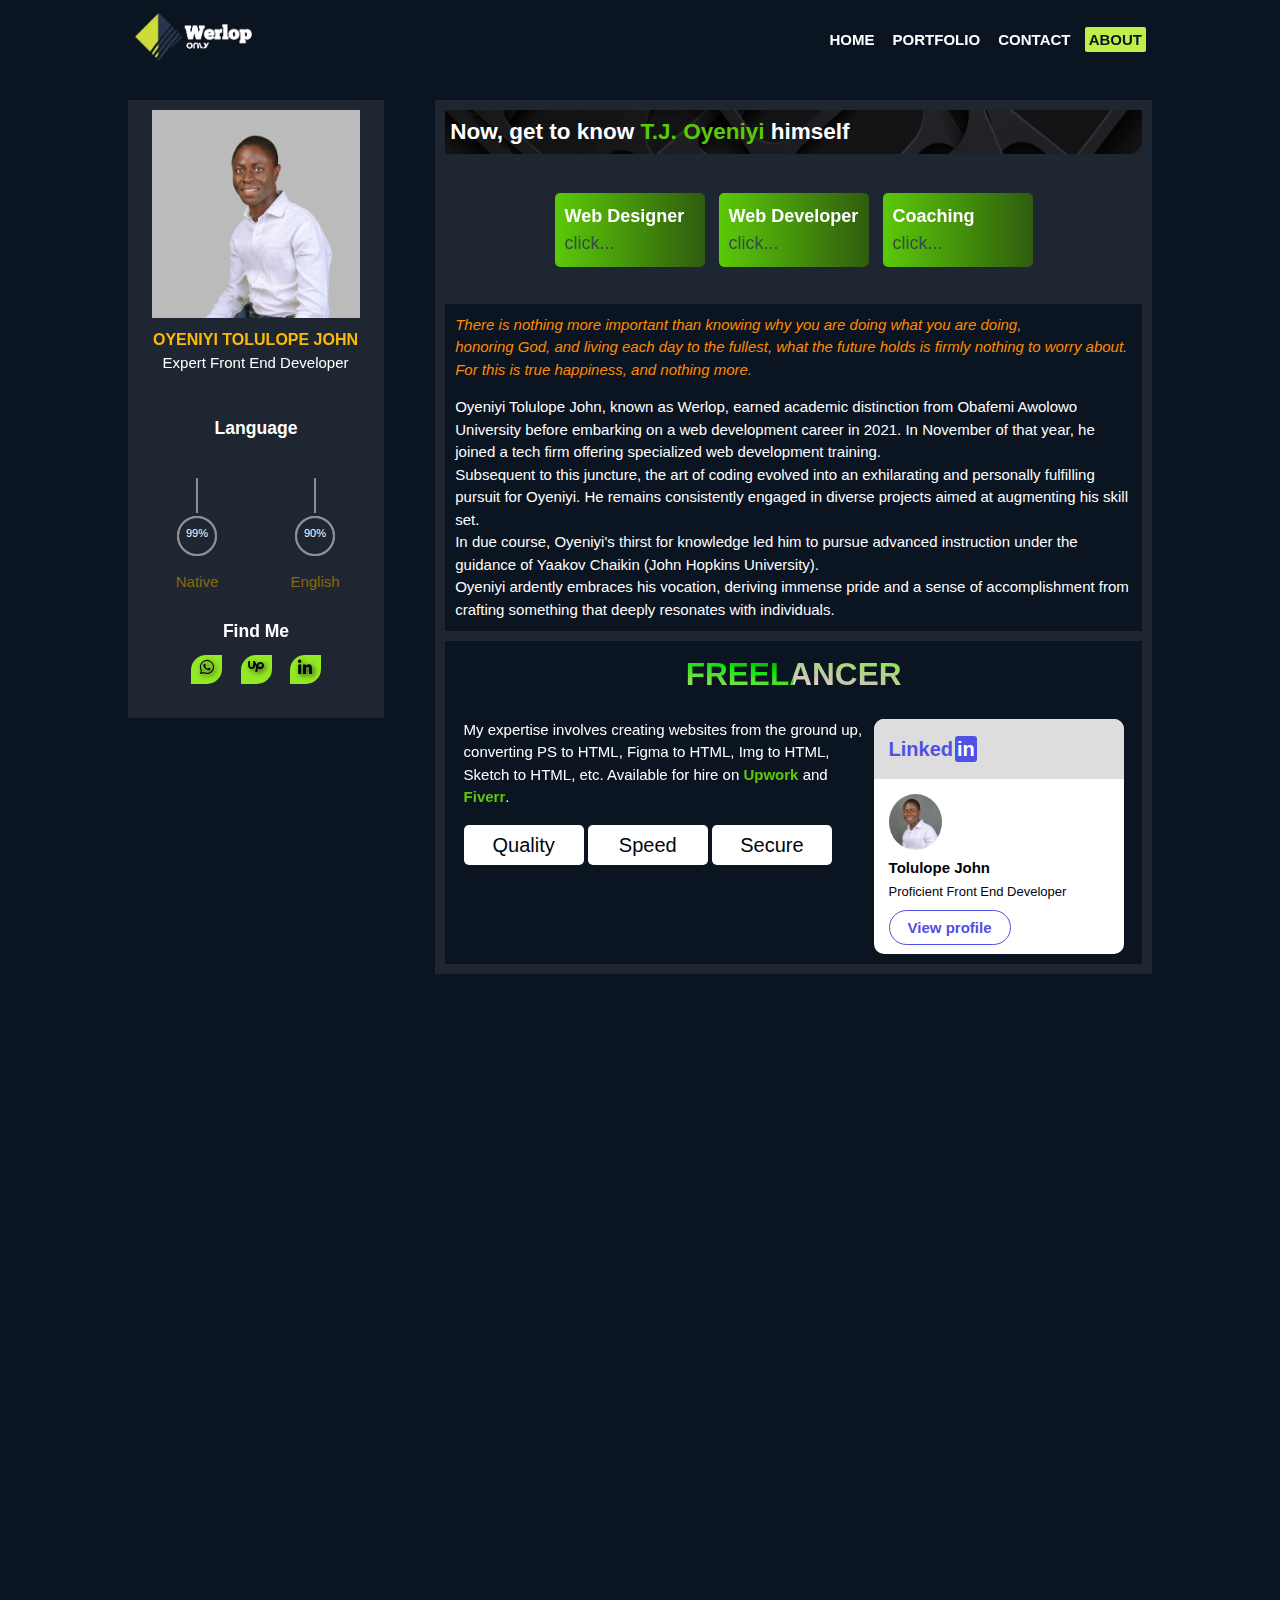
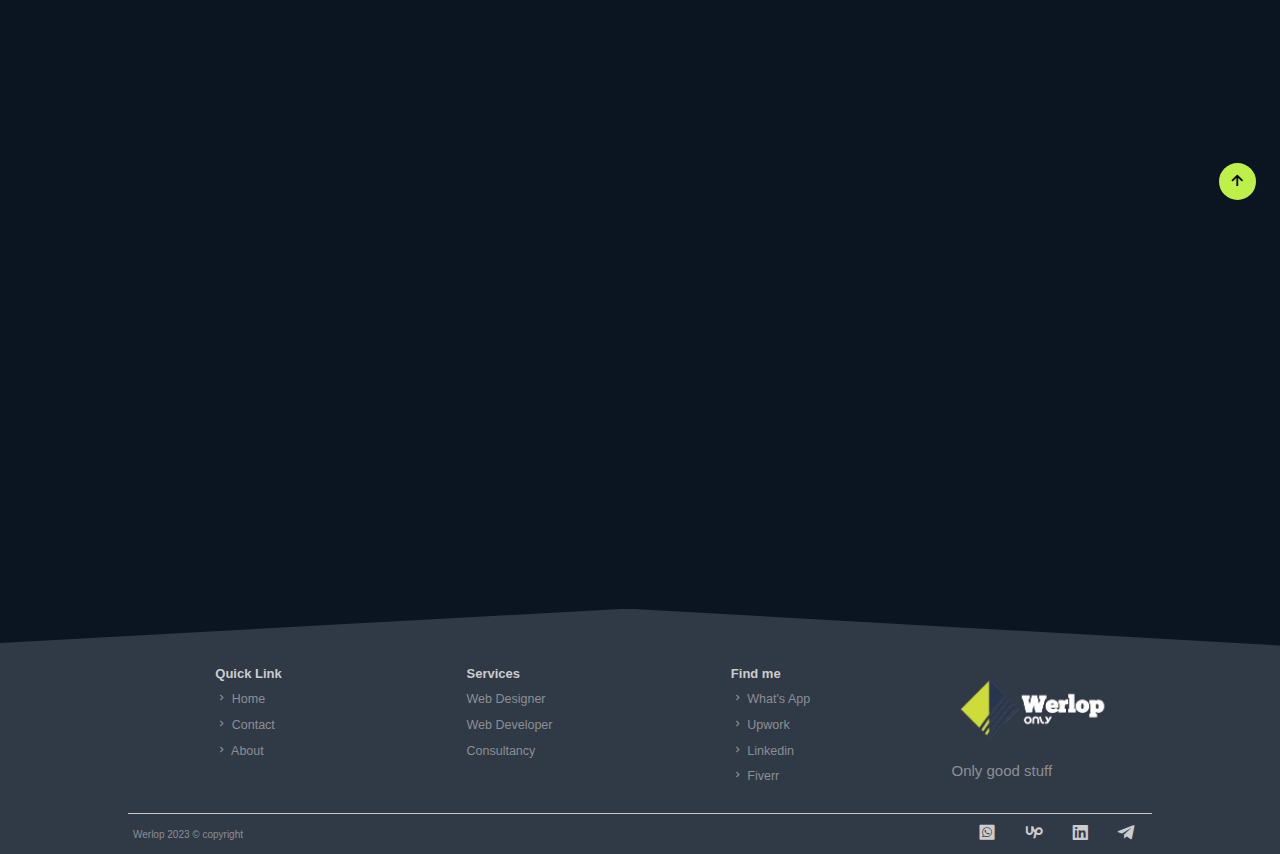
==== commit c85c03fb: "Update about.html" ====
--- a/about.html
+++ b/about.html
@@ -232,9 +232,6 @@
                 why you are doing what you are doing,</i> <br> <i>honoring God, and living 
                   each day to the fullest, what the future holds is firmly nothing to worry about. <br>
                   For this is true happiness, and nothing more.</i></span></p>
-
-
-              <p class="hi">Hi,</p>
              
               <p>Oyeniyi Tolulope John, known as Werlop, earned academic distinction
                 from Obafemi Awolowo University before embarking on a web development career in 2021.
--- a/css/homesecond.css
+++ b/css/homesecond.css
@@ -1053,13 +1053,12 @@
     padding: 10px;
   }
 
+.aboutmearea .hi{
+    margin-bottom: 15px;
+  }
+
   .aboutmearea .span{
     color: #ff8b00;
-  }
-  
-  .aboutmearea .hi{
-    margin-top: 10px;
-    margin-bottom: 5px;
   }
 
   
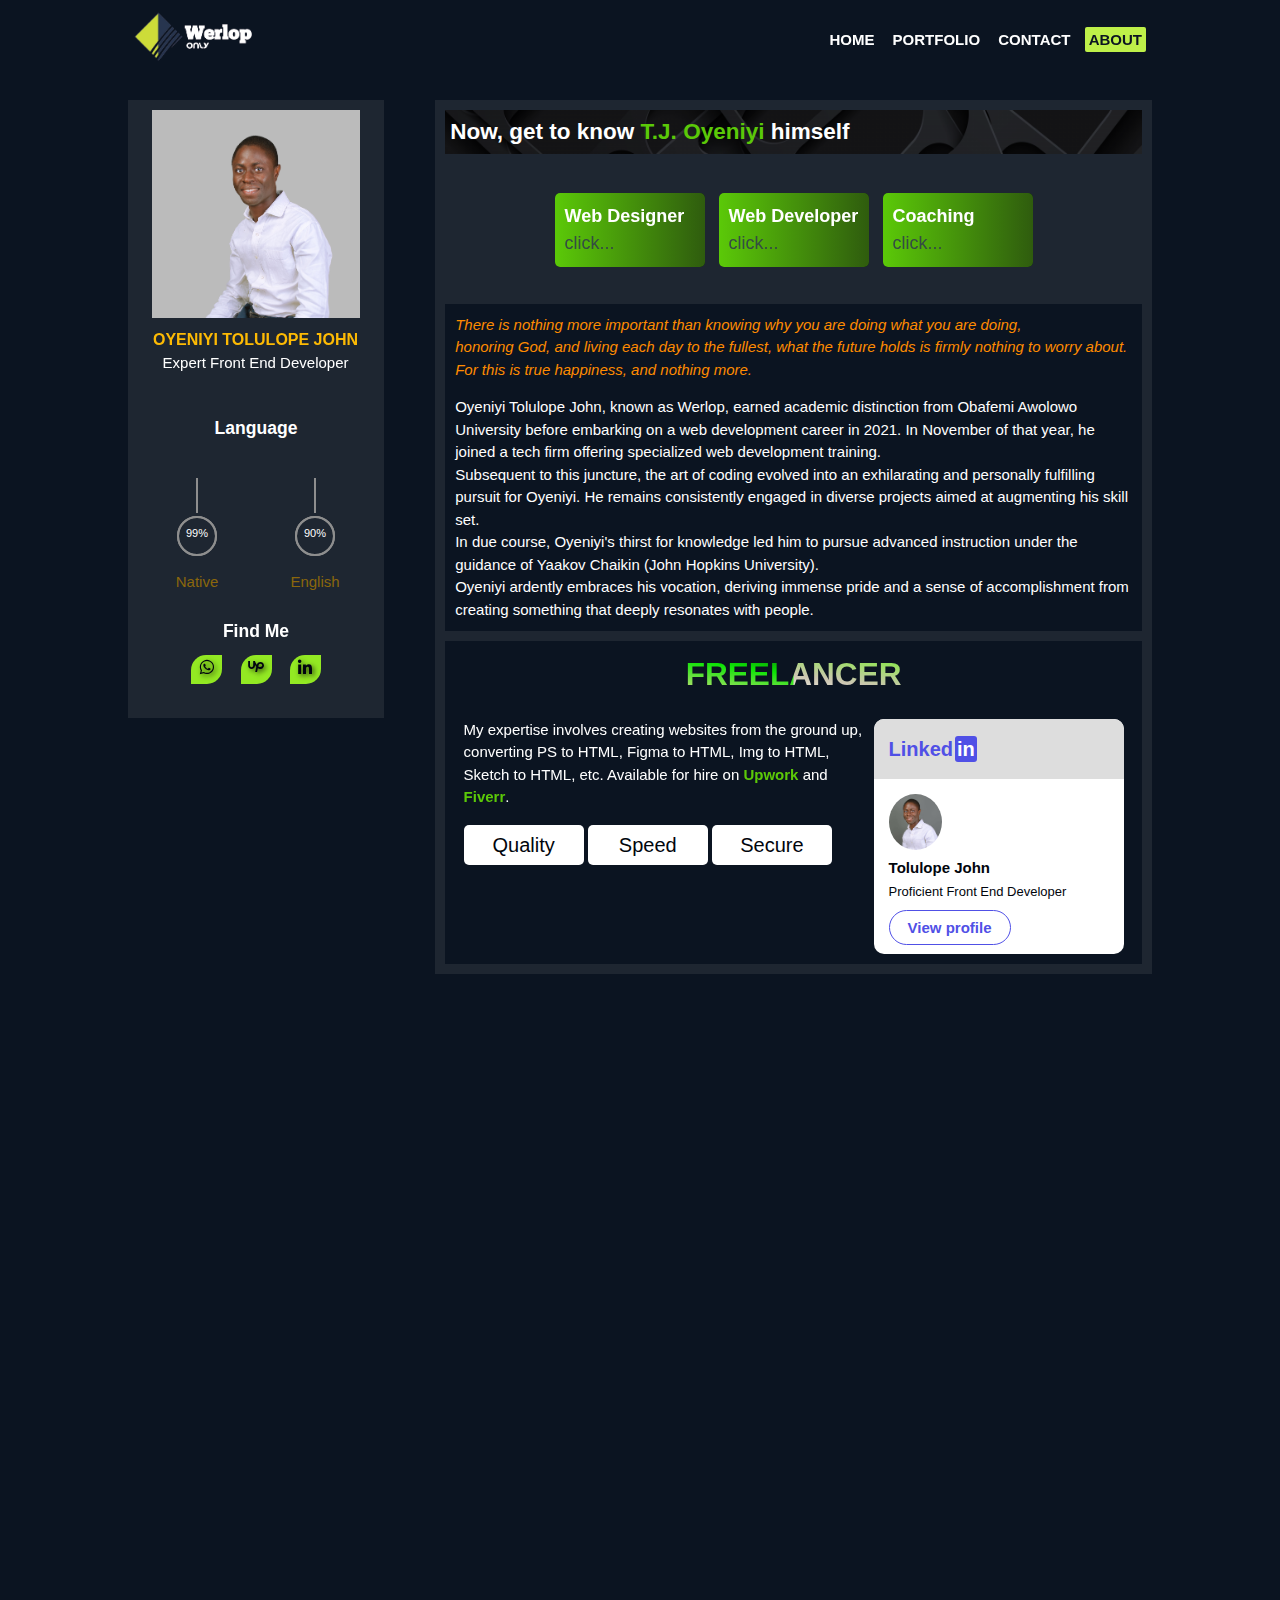
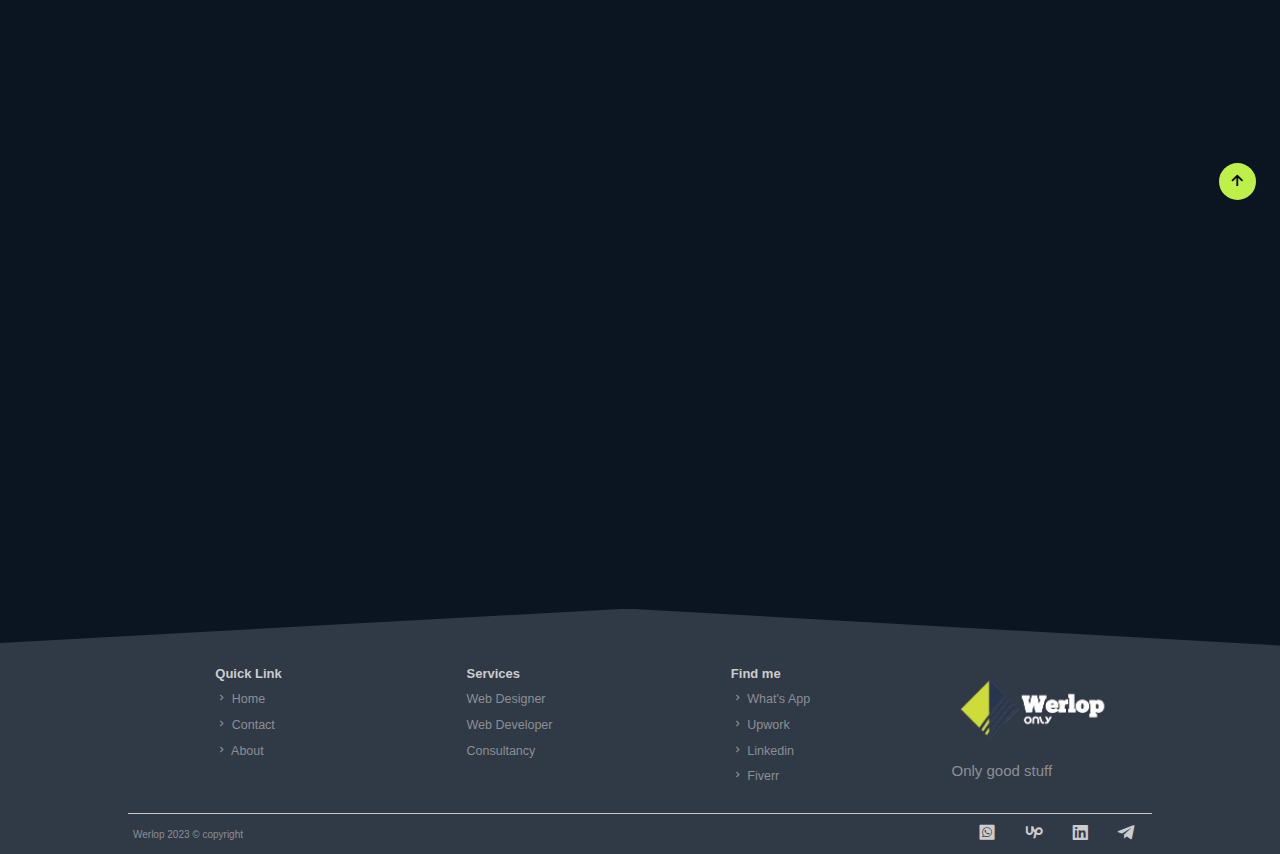
==== commit f6dceec8: "Update about.html" ====
--- a/about.html
+++ b/about.html
@@ -247,7 +247,7 @@
                     him to pursue advanced instruction under the guidance of Yaakov Chaikin (John Hopkins University).</p>
 
                   <p>Oyeniyi ardently embraces his vocation, deriving immense pride and a sense of accomplishment
-                      from crafting something that deeply resonates with individuals.</p>
+                      from creating something that deeply resonates with people.</p>
   
           
             </div>  <!--about me begin end-->
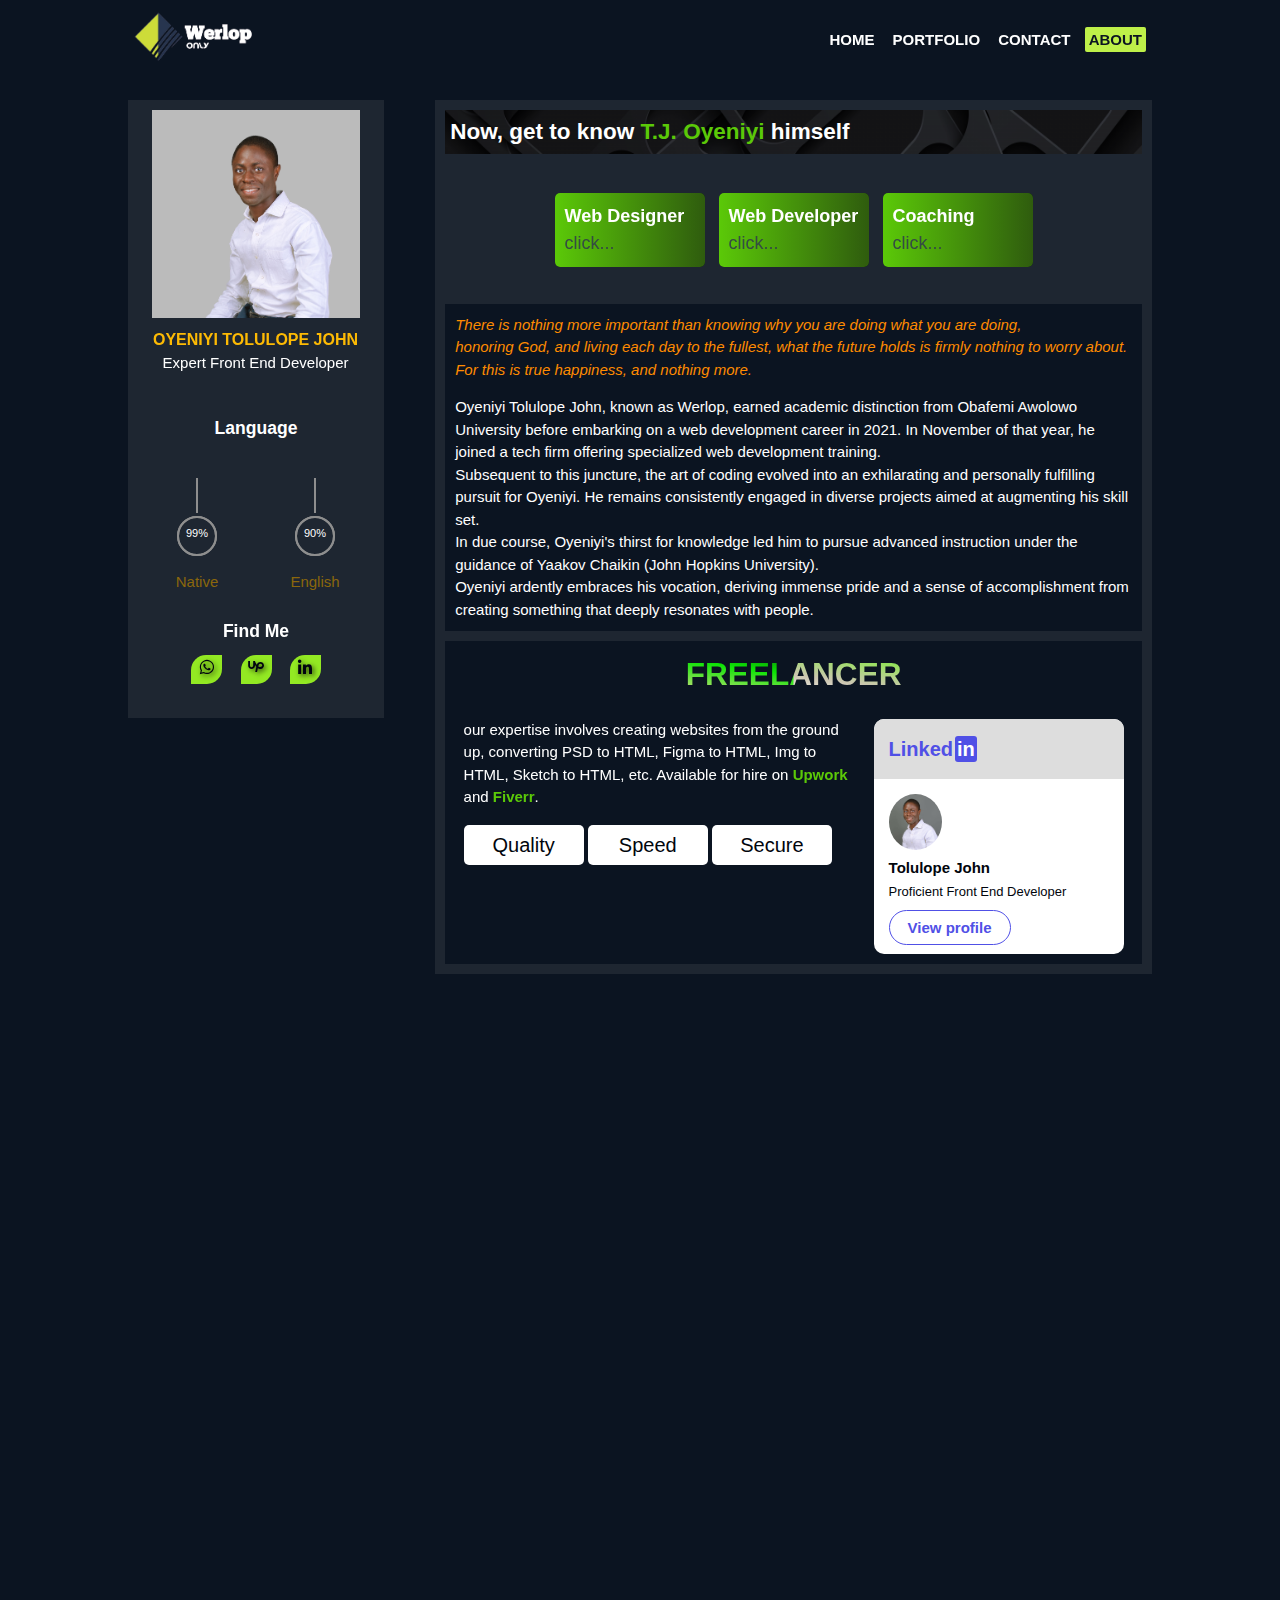
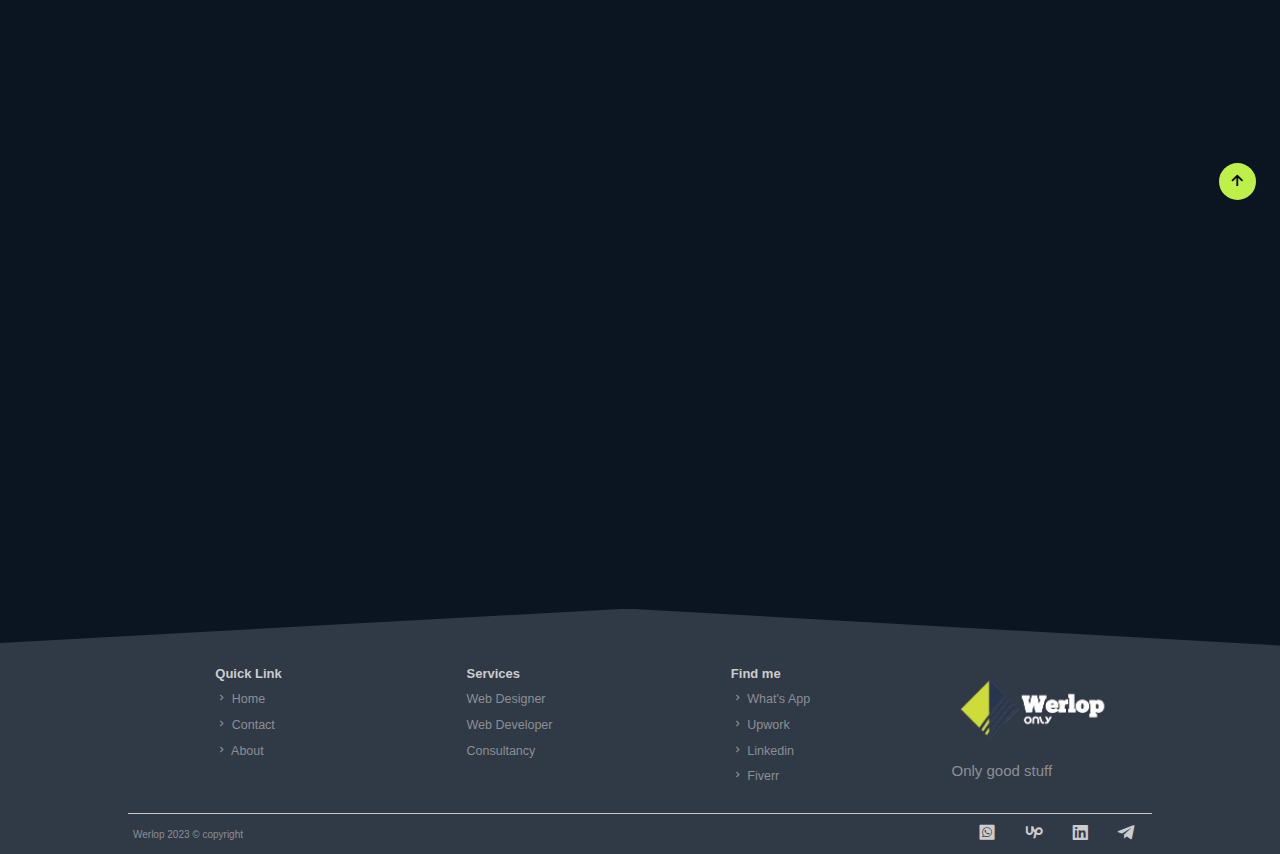
==== commit 62fd3ca8: "Update about.html" ====
--- a/about.html
+++ b/about.html
@@ -261,7 +261,7 @@
                 <div class="freelancer-grid">
                  <div class="freelance-box" data-aos="fade-up">
                         <p class="freelance-intro"> 
-                          My expertise involves creating websites from the ground up, converting PS 
+                          our expertise involves creating websites from the ground up, converting PSD 
                           to HTML, Figma to HTML, Img to HTML, Sketch to HTML, etc. Available for hire on
                            <a href="https://www.upwork.com/freelancers/~0137f3844d2170ea73">Upwork</a> and <a href="https://www.fiverr.com/s/8E3Qpr">Fiverr</a>.</p>
                            <p class="freelance top" data-tip="100% responsive">Quality</p>
@@ -318,7 +318,7 @@
                 </div>
                     <div class="pure-code-grid">
                       <div class="pure-code-box">
-                        <p class="pure-code-intro">I create custom code solutions tailored 
+                        <p class="pure-code-intro">We create custom code solutions tailored 
                           to each project's unique needs, ensuring seamless operation and exceptional performance.
                            <span>My goal is to exceed client expectations with
                             every web solution.</span> </p>
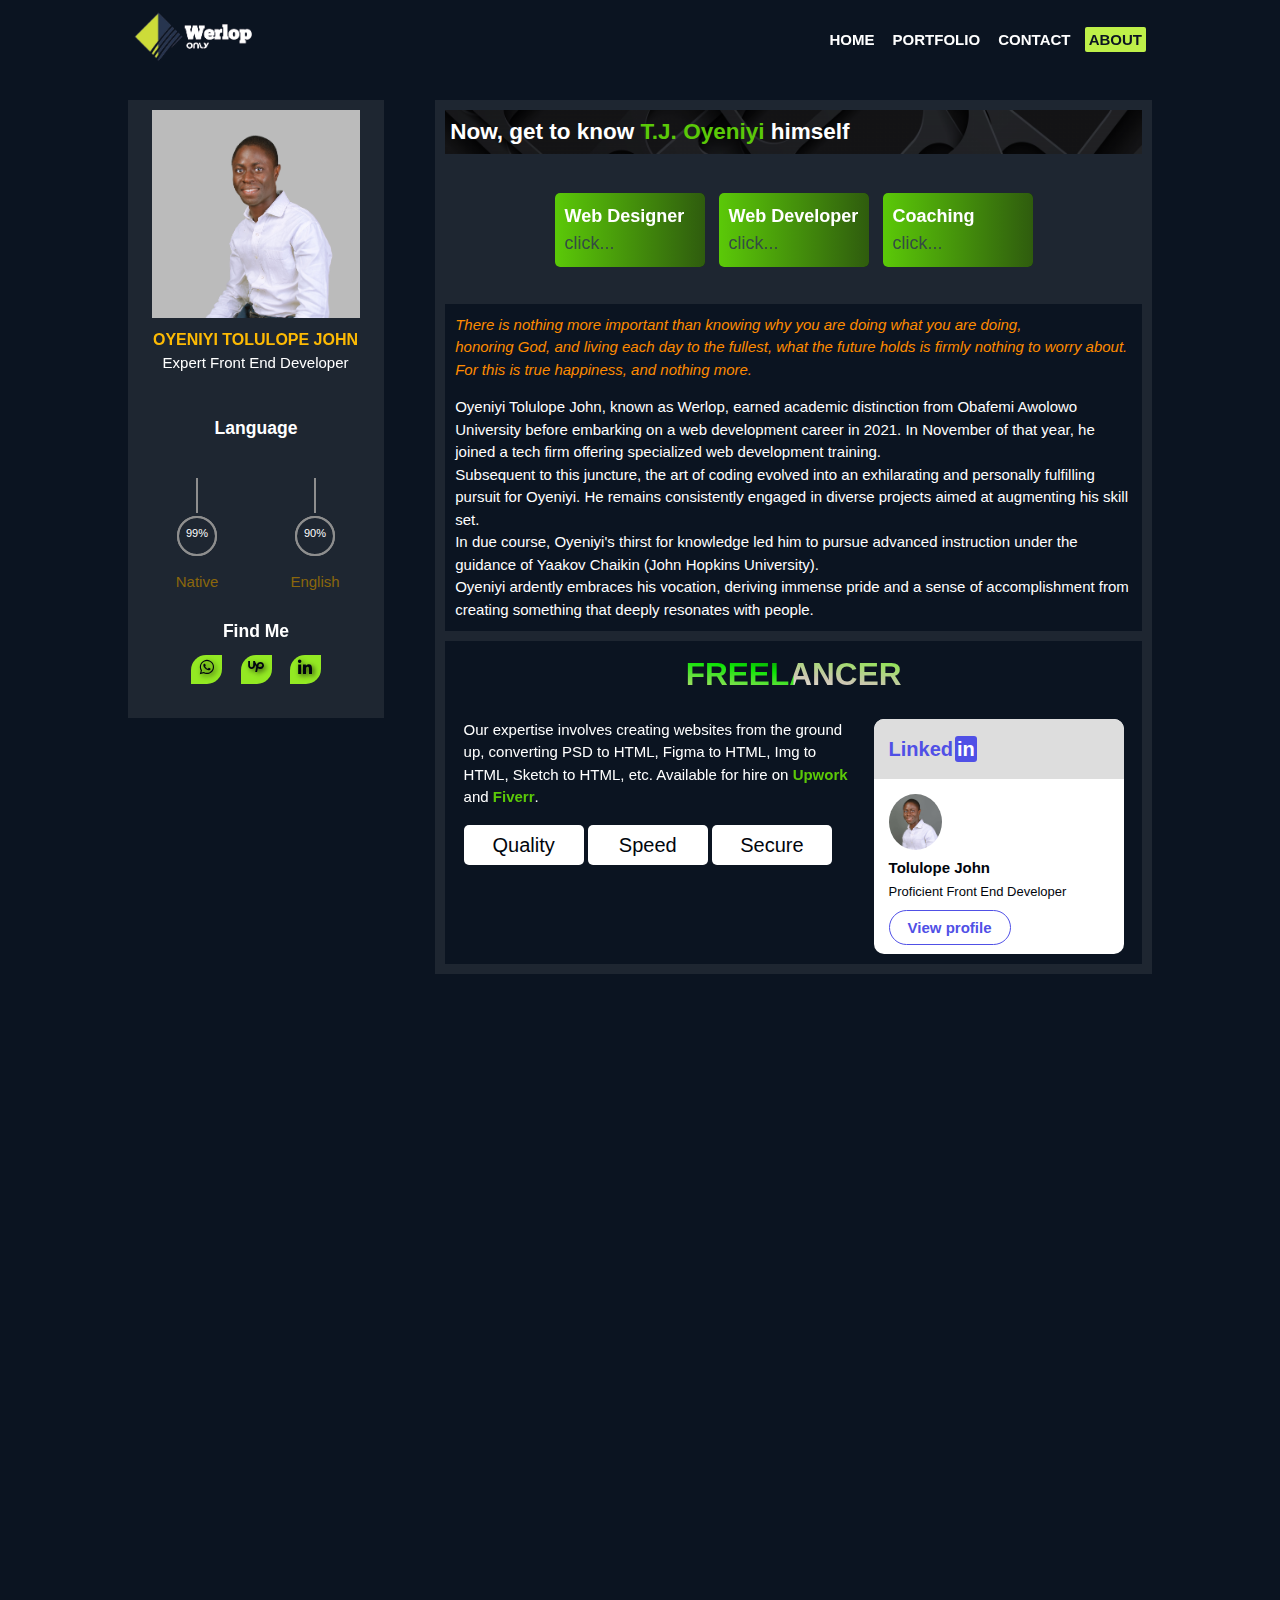
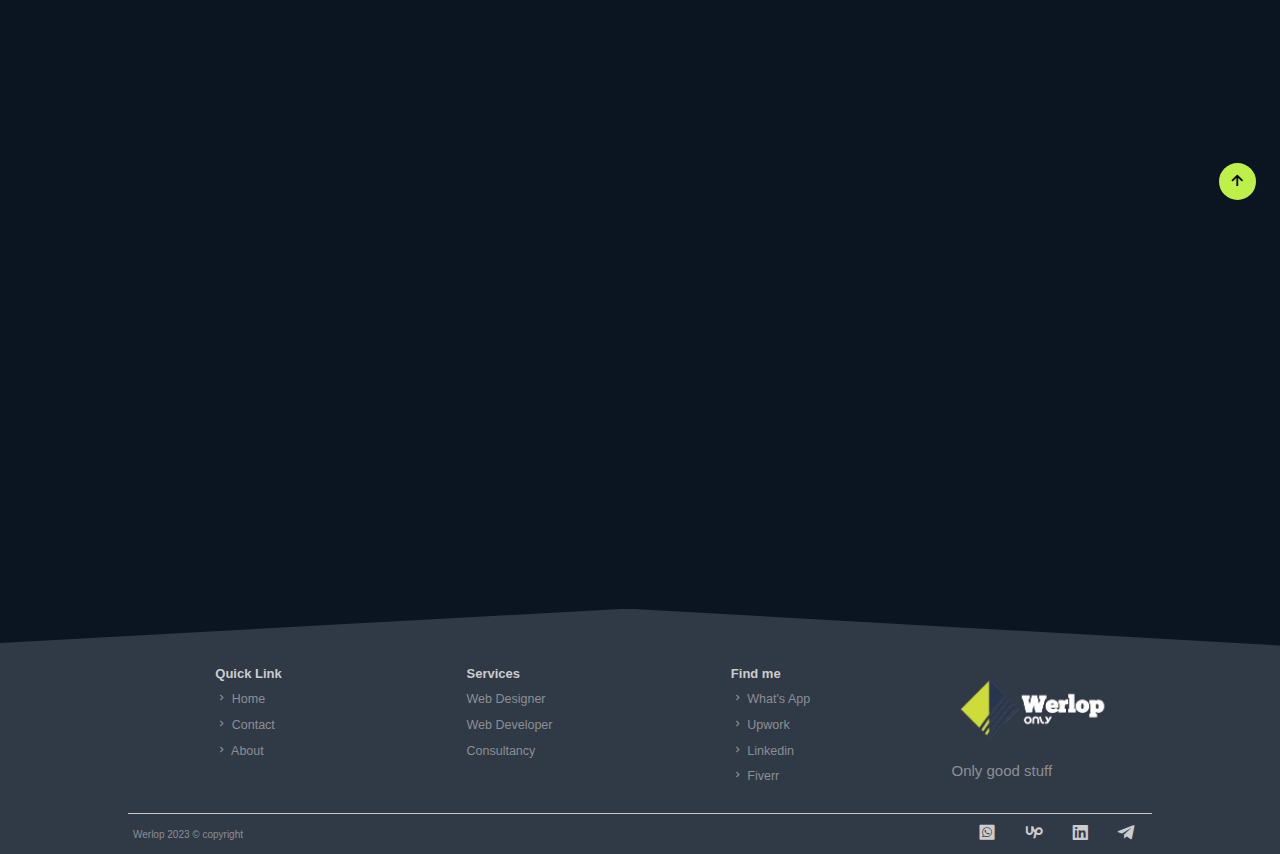
==== commit 7b71bd08: "Update about.html" ====
--- a/about.html
+++ b/about.html
@@ -261,7 +261,7 @@
                 <div class="freelancer-grid">
                  <div class="freelance-box" data-aos="fade-up">
                         <p class="freelance-intro"> 
-                          our expertise involves creating websites from the ground up, converting PSD 
+                          Our expertise involves creating websites from the ground up, converting PSD 
                           to HTML, Figma to HTML, Img to HTML, Sketch to HTML, etc. Available for hire on
                            <a href="https://www.upwork.com/freelancers/~0137f3844d2170ea73">Upwork</a> and <a href="https://www.fiverr.com/s/8E3Qpr">Fiverr</a>.</p>
                            <p class="freelance top" data-tip="100% responsive">Quality</p>
@@ -537,9 +537,9 @@
                 </div>
                 <h2>Effective <span>Web <br> Development Training</span> <br> for Diverse Audiences</h2>
       
-                <p>I offer training courses in web design and programming languages such as CSS, JavaScript, HTML, and Bootstrap.
+                <p>We offer training courses in web design and programming languages such as CSS, JavaScript, HTML, and Bootstrap.
                   Training is available to individuals as well as private, corporate, and government entities.</p>
-                  <p>As a personate web developer, I believe in the value of this business and am dedicated to providing quality training.</p>
+                  <p>As a passionate web developer, I believe in the value of this business and am dedicated to providing quality training.</p>
               </div>
       
               <img src="img/class3.jpg" alt="training">
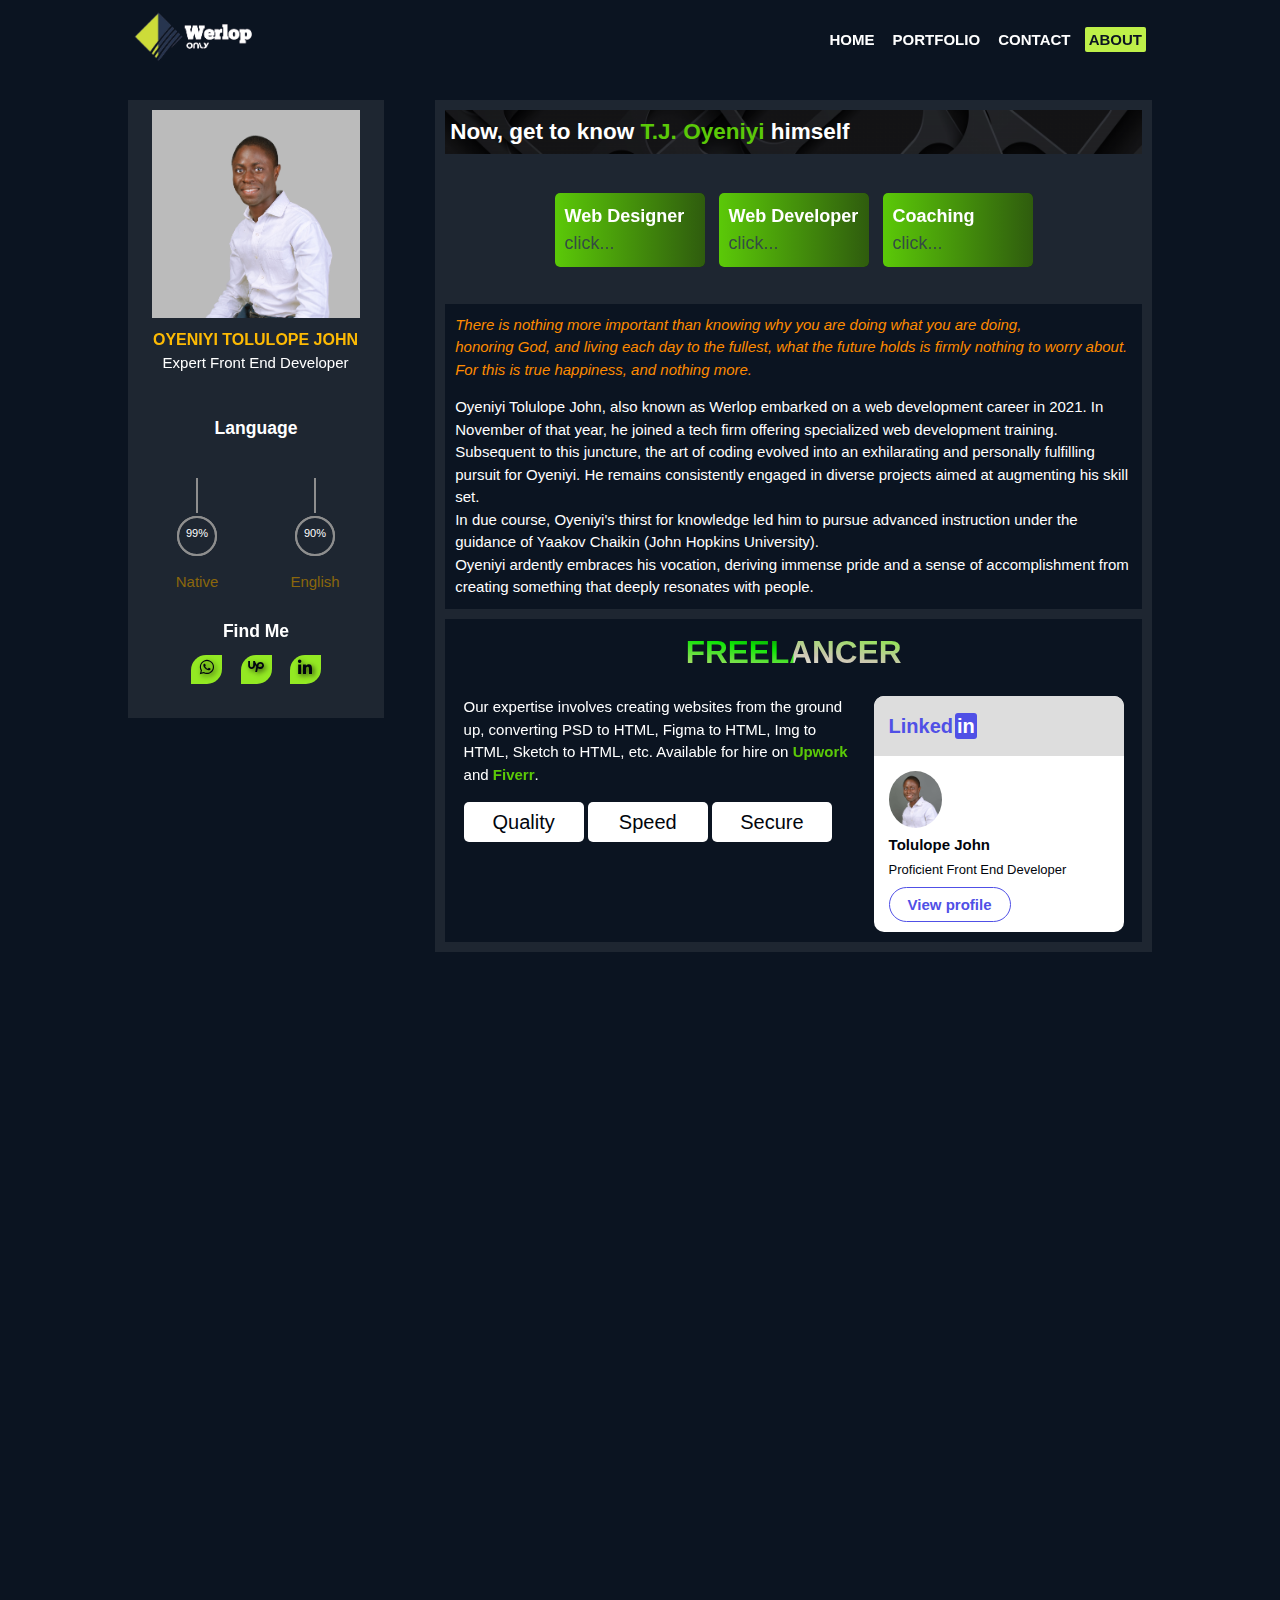
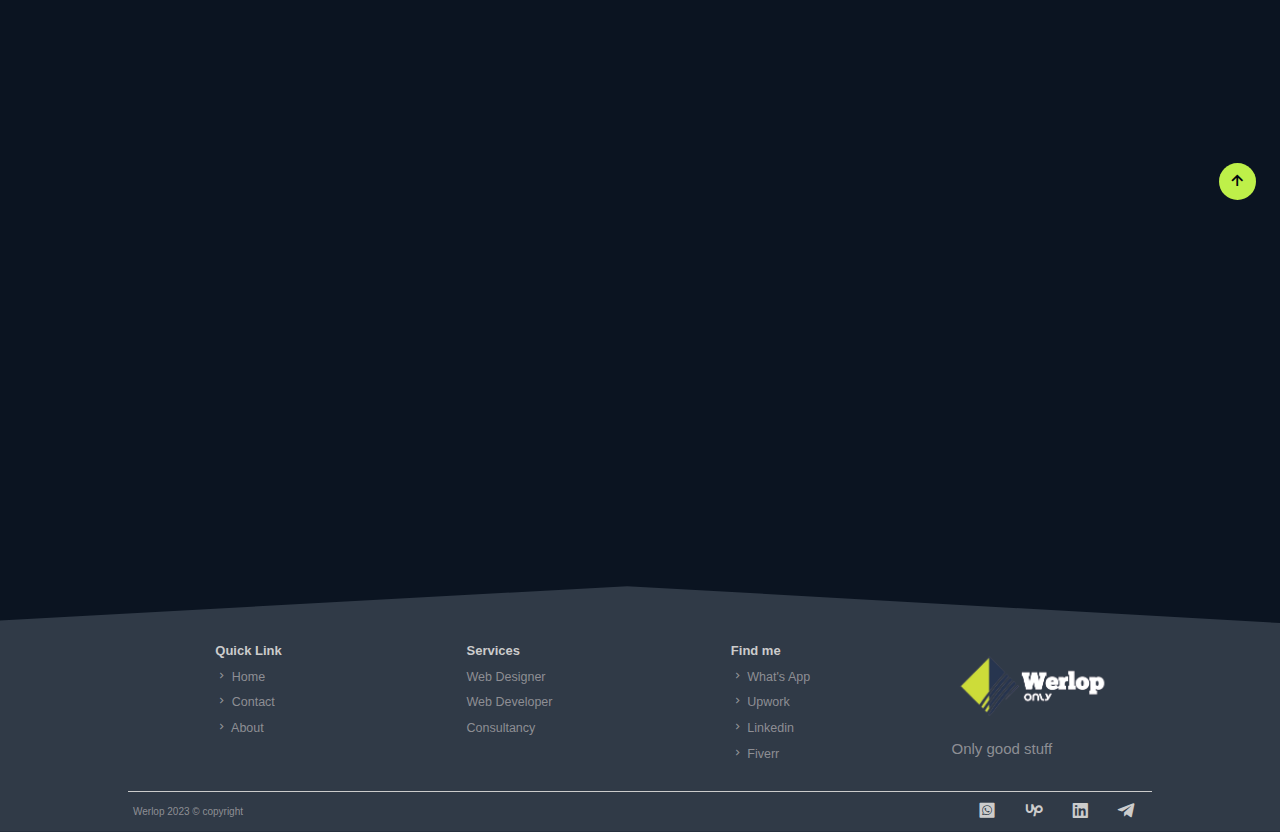
==== commit c62a96df: "Update about.html" ====
--- a/about.html
+++ b/about.html
@@ -233,8 +233,7 @@
                   each day to the fullest, what the future holds is firmly nothing to worry about. <br>
                   For this is true happiness, and nothing more.</i></span></p>
              
-              <p>Oyeniyi Tolulope John, known as Werlop, earned academic distinction
-                from Obafemi Awolowo University before embarking on a web development career in 2021.
+              <p>Oyeniyi Tolulope John, also known as Werlop embarked on a web development career in 2021.
                 In November of that year, he joined a tech firm offering specialized web development training.
             </p>
 
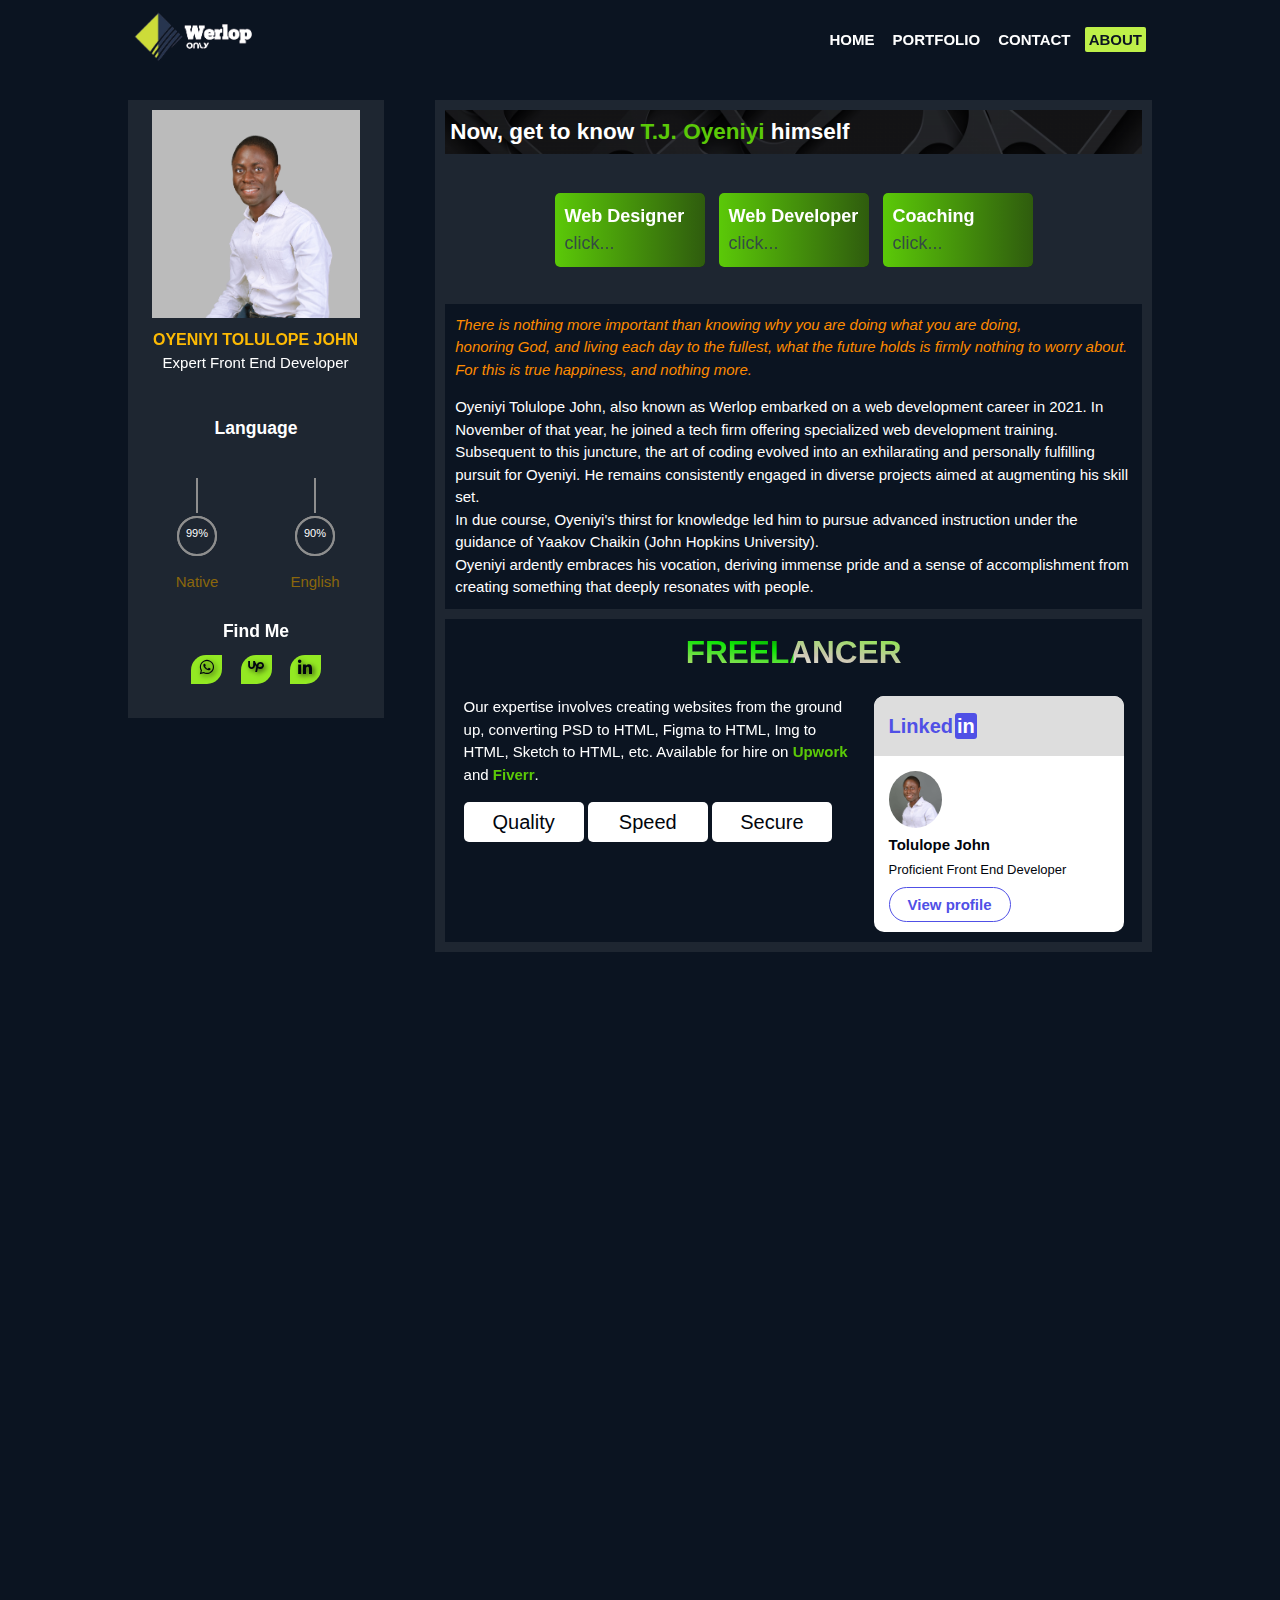
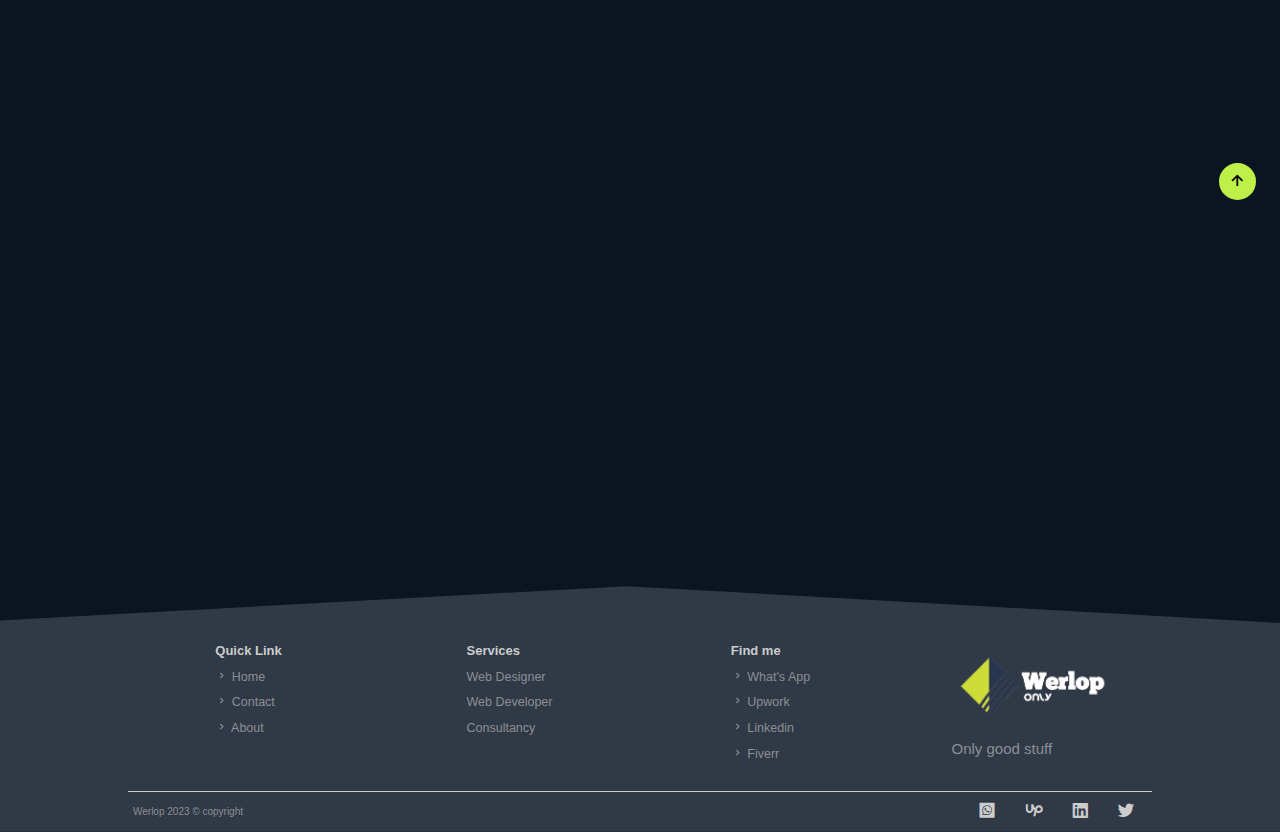
==== commit 79341589: "Update about.html" ====
--- a/about.html
+++ b/about.html
@@ -628,7 +628,7 @@
             <li><a href="https://wa.me/2349058121139" target="_blank"><i class="bx bxl-whatsapp-square"></i></a></li>
             <li><a href="https://www.upwork.com/freelancers/~0137f3844d2170ea73" target="_blank"><i class='bx bxl-upwork'></i></a></li>
             <li><a href="https://ng.linkedin.com/in/tolulope-john-front-end-developer04a362284?trk=profile-badge"><i class="bx bxl-linkedin-square"></i></a></li>
-            <li><a href="https://t.me/Werloponly123" target="_blank"><i class="bx bxl-telegram"></i></a></li>
+            <li><a href="https://x.com/OyeniyiTolulop3" target="_blank"><i class='bx bxl-twitter'></i></a></li>
           </ol>
         </div>
       </div>
--- a/css/homesecond.css
+++ b/css/homesecond.css
@@ -1996,6 +1996,7 @@
    .classhome{
     display: flex;
     flex-direction: row;
+    align-items: center;
     background-color: #1e2631;
     border-radius: 10px;
     overflow: hidden;
